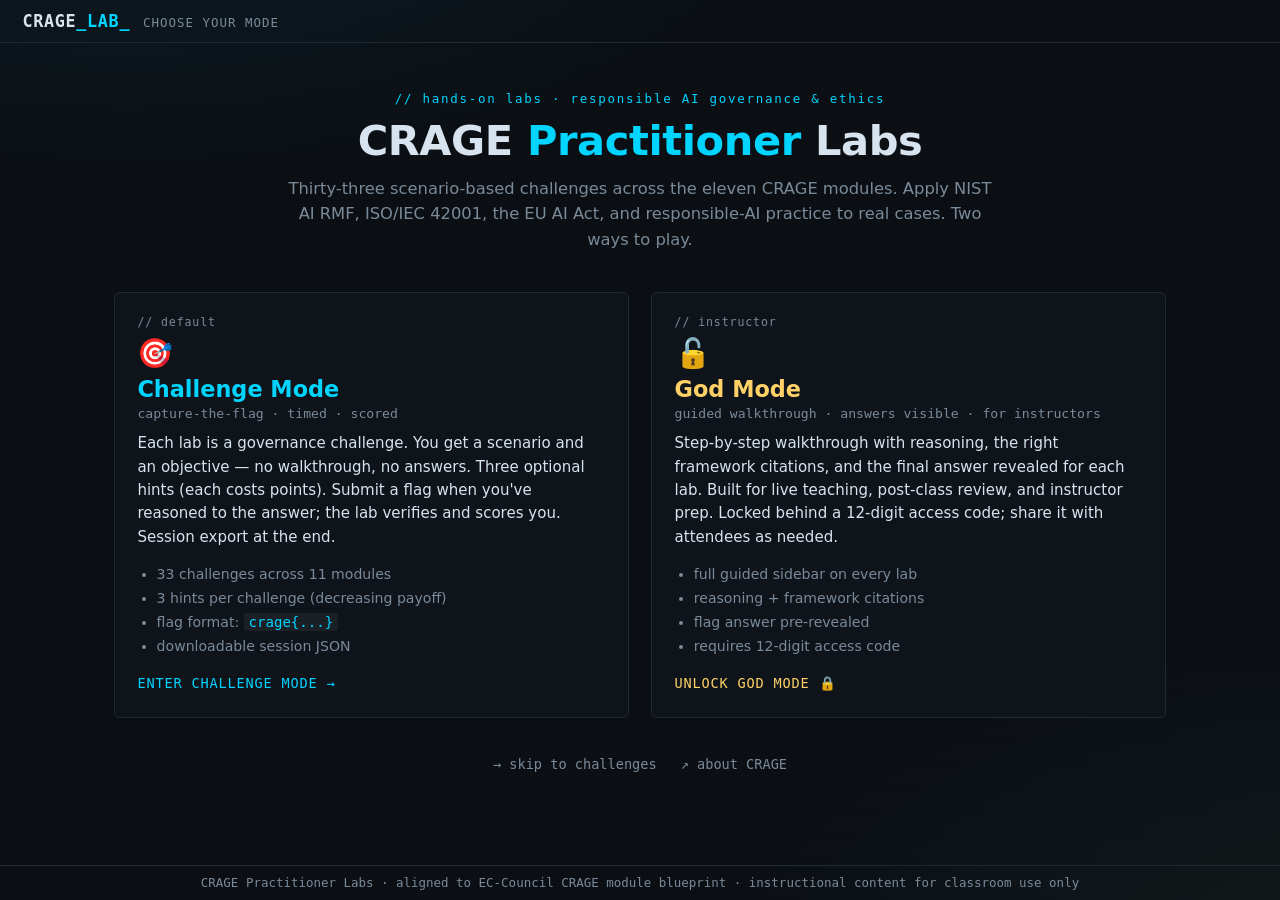
==== index.html @ 7dac8d64 "Add CRAGE practitioner labs (11 modules x 3 = 33 challenges) Static site with two modes: - Challenge" ====
<!DOCTYPE html>
<html lang="en">
<head>
  <meta charset="UTF-8">
  <meta name="viewport" content="width=device-width, initial-scale=1">
  <title>CRAGE Lab · Choose Your Mode</title>
  <link rel="stylesheet" href="styles.css">
</head>
<body class="landing-body">

  <div class="scanlines" aria-hidden="true"></div>

  <header class="deck-topbar">
    <div class="deck-brand">
      <span class="brand-logo">CRAGE<span class="brand-num">_LAB</span><span class="brand-cursor">_</span></span>
      <span class="deck-brand-tag">CHOOSE YOUR MODE</span>
    </div>
  </header>

  <main class="landing-main">

    <div class="landing-hero">
      <div class="eyebrow">// hands-on labs · responsible AI governance &amp; ethics</div>
      <h1 class="landing-title">
        CRAGE <span class="accent">Practitioner</span> Labs
      </h1>
      <p class="landing-sub">
        Thirty-three scenario-based challenges across the eleven CRAGE modules.
        Apply NIST AI RMF, ISO/IEC 42001, the EU AI Act, and responsible-AI
        practice to real cases. Two ways to play.
      </p>
    </div>

    <div class="mode-grid">

      <a class="mode-card ctf" href="app.html?mode=ctf">
        <div class="mode-tag">// default</div>
        <div class="mode-icon">🎯</div>
        <h2>Challenge Mode</h2>
        <p class="mode-tagline">capture-the-flag · timed · scored</p>
        <p class="mode-desc">
          Each lab is a governance challenge. You get a scenario and an objective &mdash;
          no walkthrough, no answers. Three optional hints (each costs points).
          Submit a flag when you've reasoned to the answer; the lab verifies and scores you.
          Session export at the end.
        </p>
        <ul class="mode-bullets">
          <li>33 challenges across 11 modules</li>
          <li>3 hints per challenge (decreasing payoff)</li>
          <li>flag format: <code>crage{...}</code></li>
          <li>downloadable session JSON</li>
        </ul>
        <div class="mode-cta">ENTER CHALLENGE MODE →</div>
      </a>

      <a class="mode-card god" href="#" id="god-mode-btn">
        <div class="mode-tag">// instructor</div>
        <div class="mode-icon">🔓</div>
        <h2>God Mode</h2>
        <p class="mode-tagline">guided walkthrough · answers visible · for instructors</p>
        <p class="mode-desc">
          Step-by-step walkthrough with reasoning, the right framework citations,
          and the final answer revealed for each lab. Built for live teaching, post-class
          review, and instructor prep. Locked behind a 12-digit access code; share it
          with attendees as needed.
        </p>
        <ul class="mode-bullets">
          <li>full guided sidebar on every lab</li>
          <li>reasoning + framework citations</li>
          <li>flag answer pre-revealed</li>
          <li>requires 12-digit access code</li>
        </ul>
        <div class="mode-cta locked">UNLOCK GOD MODE 🔒</div>
      </a>

    </div>

    <div class="landing-footer-row">
      <a class="landing-link" href="app.html?mode=ctf">→ skip to challenges</a>
      <a class="landing-link" href="https://www.eccouncil.org/ai-courses/certified-responsible-ai-governance-ethics-crage/" target="_blank" rel="noopener">↗ about CRAGE</a>
    </div>

  </main>

  <!-- God Mode access code modal -->
  <div class="auth-modal" id="auth-modal" hidden>
    <div class="auth-card">
      <div class="auth-head">
        <span class="auth-icon">🔒</span>
        <span class="auth-title">God Mode :: access code required</span>
        <button class="auth-close" id="auth-close" title="Close">×</button>
      </div>
      <div class="auth-body">
        <p>Enter the 12-digit access code to unlock the guided walkthrough mode.</p>
        <div class="auth-input-row">
          <input type="password" inputmode="numeric" maxlength="12" pattern="[0-9]{12}"
                 id="auth-input" autocomplete="off" placeholder="••••••••••••" autofocus>
          <button class="auth-submit" id="auth-submit">UNLOCK</button>
        </div>
        <div class="auth-status" id="auth-status"></div>
        <div class="auth-hint">Access code is shared by the instructor at session start.</div>
      </div>
    </div>
  </div>

  <footer class="footnote">
    CRAGE Practitioner Labs &middot; aligned to EC-Council CRAGE module blueprint &middot;
    instructional content for classroom use only
  </footer>

  <script src="auth.js"></script>
</body>
</html>
---- styles.css ----
/* CRAGE Lab — terminal/cyberpunk theme */
:root {
  --bg: #0b0f14;
  --bg-soft: #11161d;
  --panel: #0f141b;
  --panel-2: #141a23;
  --border: #1f2a36;
  --border-soft: #18222d;
  --text: #d7e3ee;
  --muted: #7a8a99;
  --accent: #00d4ff;
  --accent-2: #7dffb1;
  --accent-dim: #0094b3;
  --warn: #ffb454;
  --danger: #ff4d6d;
  --info: #6ec1ff;
  --gold: #ffd166;
  --mono: ui-monospace, "JetBrains Mono", "Fira Code", Menlo, Consolas, monospace;
  --sans: -apple-system, BlinkMacSystemFont, "Segoe UI", system-ui, sans-serif;
}

* { box-sizing: border-box; }
html, body { margin: 0; padding: 0; background: var(--bg); color: var(--text); font-family: var(--sans); min-height: 100%; }
body {
  background:
    radial-gradient(1200px 600px at 10% -20%, rgba(0,212,255,0.08), transparent 60%),
    radial-gradient(1200px 600px at 110% 110%, rgba(125,255,177,0.05), transparent 60%),
    var(--bg);
}
a { color: var(--accent); text-decoration: none; }
a:hover { color: var(--accent-2); }
code { font-family: var(--mono); }

/* scanlines for landing */
.scanlines {
  position: fixed; inset: 0; pointer-events: none; z-index: 1;
  background: repeating-linear-gradient(
    to bottom, rgba(255,255,255,0.015) 0 1px, transparent 1px 3px
  );
  mix-blend-mode: overlay;
}

/* ===== Topbar ===== */
.topbar {
  display: flex; justify-content: space-between; align-items: center;
  padding: 0.6rem 1rem; background: var(--panel);
  border-bottom: 1px solid var(--border); font-family: var(--mono);
  position: sticky; top: 0; z-index: 5;
}
.brand { display: flex; gap: 0.7rem; align-items: baseline; }
.logo { color: var(--accent); font-weight: 700; letter-spacing: 0.05em; }
.title { font-weight: 600; }
.subtitle { color: var(--muted); font-size: 0.85rem; }
.topbar nav a {
  color: var(--muted); margin: 0 0.35rem; font-size: 0.82rem;
  padding: 0.2rem 0.5rem; border-radius: 3px;
}
.topbar nav a:hover { color: var(--accent); }
.topbar nav a.active { color: var(--accent); border: 1px solid var(--border); }
.status { display: flex; align-items: center; gap: 0.7rem; font-size: 0.85rem; color: var(--muted); }
.status .badge {
  font-family: var(--mono); font-size: 0.72rem; letter-spacing: 0.06em;
  padding: 0.15rem 0.45rem; border-radius: 3px; border: 1px solid var(--border);
}
.status .badge.ctf { color: var(--accent); border-color: rgba(0,212,255,0.4); }
.status .badge.god { color: var(--gold); border-color: rgba(255,209,102,0.4); }
.dot {
  width: 8px; height: 8px; border-radius: 50%;
  background: var(--accent); box-shadow: 0 0 8px var(--accent);
  animation: pulse 2s infinite;
}
@keyframes pulse { 50% { opacity: 0.4; } }

.ghost-btn {
  background: transparent; border: 1px solid var(--border); color: var(--text);
  font-family: var(--mono); font-size: 0.8rem; padding: 0.35rem 0.7rem;
  cursor: pointer; letter-spacing: 0.05em; transition: all 0.15s ease;
  border-radius: 3px;
}
.ghost-btn:hover { border-color: var(--accent); color: var(--accent); }
.ghost-btn.small { padding: 0.25rem 0.55rem; font-size: 0.75rem; }
.ghost-btn.gold:hover { border-color: var(--gold); color: var(--gold); }

/* ===== Landing page ===== */
.landing-body {
  display: flex; flex-direction: column; min-height: 100vh;
  font-family: var(--sans);
}
.deck-topbar {
  padding: 0.7rem 1.4rem; display: flex; justify-content: space-between; align-items: center;
  border-bottom: 1px solid var(--border); position: relative; z-index: 2;
}
.deck-brand { display: flex; gap: 0.8rem; align-items: baseline; font-family: var(--mono); }
.brand-logo {
  font-weight: 800; letter-spacing: 0.04em; color: var(--text); font-size: 1.05rem;
}
.brand-num { color: var(--accent); }
.brand-cursor { color: var(--accent); animation: blink 1s steps(1) infinite; }
@keyframes blink { 50% { opacity: 0; } }
.deck-brand-tag { color: var(--muted); font-size: 0.78rem; letter-spacing: 0.08em; }

.landing-main {
  flex: 1; max-width: 1100px; margin: 0 auto; padding: 3rem 1.5rem 2rem;
  position: relative; z-index: 2;
}
.landing-hero { text-align: center; margin-bottom: 2.5rem; }
.eyebrow {
  font-family: var(--mono); font-size: 0.78rem; color: var(--accent);
  letter-spacing: 0.14em; margin-bottom: 0.6rem;
}
.landing-title {
  font-size: 2.6rem; margin: 0 0 0.7rem 0; letter-spacing: -0.01em;
  font-weight: 800;
}
.landing-title .accent { color: var(--accent); }
.landing-sub {
  color: var(--muted); font-size: 1.02rem; max-width: 720px; margin: 0 auto;
  line-height: 1.55;
}

.mode-grid {
  display: grid; grid-template-columns: 1fr 1fr; gap: 1.4rem;
  margin-top: 2rem;
}
@media (max-width: 760px) { .mode-grid { grid-template-columns: 1fr; } }

.mode-card {
  display: block; padding: 1.4rem 1.4rem 1.6rem;
  background: var(--panel); border: 1px solid var(--border); border-radius: 6px;
  color: var(--text); transition: all 0.18s ease; position: relative;
}
.mode-card:hover { border-color: var(--accent); transform: translateY(-2px); }
.mode-card.god:hover { border-color: var(--gold); }
.mode-tag {
  font-family: var(--mono); font-size: 0.72rem; color: var(--muted);
  letter-spacing: 0.08em; margin-bottom: 0.4rem;
}
.mode-icon { font-size: 1.8rem; margin-bottom: 0.4rem; }
.mode-card h2 {
  margin: 0 0 0.25rem 0; font-size: 1.4rem;
}
.mode-card.ctf h2 { color: var(--accent); }
.mode-card.god h2 { color: var(--gold); }
.mode-tagline {
  color: var(--muted); font-family: var(--mono); font-size: 0.82rem;
  margin: 0 0 0.7rem 0;
}
.mode-desc { color: var(--text); line-height: 1.55; font-size: 0.94rem; margin: 0 0 0.9rem; }
.mode-bullets {
  margin: 0 0 1rem 0; padding-left: 1.2rem; color: var(--muted); font-size: 0.88rem;
  line-height: 1.7;
}
.mode-bullets code {
  background: rgba(255,255,255,0.05); padding: 0.05rem 0.3rem;
  border-radius: 3px; color: var(--accent);
}
.mode-cta {
  font-family: var(--mono); font-size: 0.85rem; color: var(--accent);
  letter-spacing: 0.06em;
}
.mode-card.god .mode-cta { color: var(--gold); }
.mode-cta.locked { color: var(--muted); }

.landing-footer-row {
  margin-top: 2.4rem; display: flex; gap: 1.5rem; justify-content: center;
  flex-wrap: wrap;
}
.landing-link {
  color: var(--muted); font-family: var(--mono); font-size: 0.85rem;
}
.landing-link:hover { color: var(--accent); }

/* ===== Auth modal ===== */
.auth-modal {
  position: fixed; inset: 0; background: rgba(0,0,0,0.7);
  display: flex; align-items: center; justify-content: center; z-index: 50;
  backdrop-filter: blur(2px);
}
.auth-modal[hidden] { display: none; }
.auth-card {
  background: var(--panel); border: 1px solid var(--gold);
  border-radius: 6px; width: min(440px, 92vw);
  box-shadow: 0 0 30px rgba(255,209,102,0.15);
}
.auth-head {
  display: flex; align-items: center; gap: 0.6rem;
  padding: 0.7rem 1rem; border-bottom: 1px solid var(--border);
  font-family: var(--mono); font-size: 0.85rem; color: var(--gold);
}
.auth-icon { font-size: 1rem; }
.auth-title { flex: 1; letter-spacing: 0.04em; }
.auth-close {
  background: transparent; border: none; color: var(--muted);
  cursor: pointer; font-size: 1.2rem;
}
.auth-close:hover { color: var(--text); }
.auth-body { padding: 1rem; }
.auth-body p { margin: 0 0 0.7rem 0; color: var(--muted); font-size: 0.9rem; }
.auth-input-row { display: flex; gap: 0.5rem; }
.auth-input-row input {
  flex: 1; background: var(--bg); border: 1px solid var(--border);
  color: var(--text); padding: 0.5rem 0.7rem; border-radius: 3px;
  font-family: var(--mono); font-size: 1rem; letter-spacing: 0.2em;
}
.auth-input-row input:focus { outline: none; border-color: var(--gold); }
.auth-submit {
  background: var(--gold); border: none; color: #000;
  font-family: var(--mono); font-weight: 700; padding: 0 1rem;
  cursor: pointer; border-radius: 3px; letter-spacing: 0.05em;
}
.auth-submit:disabled { opacity: 0.5; cursor: not-allowed; }
.auth-status { margin-top: 0.6rem; font-family: var(--mono); font-size: 0.82rem; min-height: 1.1em; }
.auth-status.warn { color: var(--warn); }
.auth-status.info { color: var(--info); }
.auth-status.ok { color: var(--accent-2); }
.auth-status.danger { color: var(--danger); }
.auth-hint {
  margin-top: 0.6rem; color: var(--muted); font-size: 0.78rem;
  font-family: var(--mono);
}

/* ===== Hub (app.html) ===== */
.hub-main {
  max-width: 1200px; margin: 0 auto; padding: 1.6rem 1.4rem 3rem;
}
.hub-intro {
  display: flex; justify-content: space-between; align-items: flex-start;
  gap: 1.2rem; flex-wrap: wrap; margin-bottom: 1.5rem;
}
.hub-intro h1 {
  margin: 0 0 0.4rem 0; font-size: 1.7rem; letter-spacing: -0.005em;
}
.hub-intro p { color: var(--muted); margin: 0; max-width: 760px; line-height: 1.5; }
.hub-scorebar {
  background: var(--panel); border: 1px solid var(--border); border-radius: 4px;
  padding: 0.7rem 1rem; font-family: var(--mono); font-size: 0.85rem;
  display: flex; gap: 1.4rem; flex-wrap: wrap;
}
.hub-scorebar .label { color: var(--muted); }
.hub-scorebar .value { color: var(--accent); font-weight: 700; margin-left: 0.3rem; }

.module-block {
  margin-top: 1.8rem; background: var(--panel-2); border: 1px solid var(--border);
  border-radius: 6px; padding: 1rem 1.2rem 1.2rem;
}
.module-head {
  display: flex; align-items: baseline; gap: 0.7rem; margin-bottom: 0.4rem;
}
.module-num {
  font-family: var(--mono); color: var(--accent); font-size: 0.85rem;
  letter-spacing: 0.06em;
}
.module-head h2 { margin: 0; font-size: 1.15rem; }
.module-block > p {
  color: var(--muted); font-size: 0.9rem; margin: 0 0 0.9rem 0; line-height: 1.5;
}

.lab-grid { display: grid; grid-template-columns: repeat(3, 1fr); gap: 0.9rem; }
@media (max-width: 900px) { .lab-grid { grid-template-columns: 1fr; } }

.lab-card {
  display: block; padding: 0.9rem; background: var(--panel);
  border: 1px solid var(--border); border-radius: 4px; color: var(--text);
  transition: all 0.15s ease; position: relative;
}
.lab-card:hover { border-color: var(--accent); transform: translateY(-1px); }
.lab-card .lab-id {
  font-family: var(--mono); font-size: 0.72rem; color: var(--accent);
  letter-spacing: 0.08em;
}
.lab-card h3 { margin: 0.25rem 0 0.4rem 0; font-size: 0.98rem; }
.lab-card .lab-blurb { color: var(--muted); font-size: 0.85rem; line-height: 1.45; margin: 0; }
.lab-card .lab-meta {
  margin-top: 0.7rem; display: flex; gap: 0.5rem; align-items: center;
  font-family: var(--mono); font-size: 0.72rem; color: var(--muted);
}
.lab-card .check {
  margin-left: auto; color: var(--accent-2); font-weight: 700;
}
.lab-card.solved { border-color: rgba(125,255,177,0.4); }

/* ===== Lab page ===== */
.lab-main {
  display: grid; grid-template-columns: 320px 1fr; gap: 0;
  min-height: calc(100vh - 52px);
}
@media (max-width: 900px) { .lab-main { grid-template-columns: 1fr; } }

.guide {
  background: var(--panel); border-right: 1px solid var(--border);
  padding: 1rem 1.1rem 2rem; overflow-y: auto;
}
.guide h2 {
  font-family: var(--mono); font-size: 0.95rem; color: var(--accent);
  margin: 0 0 0.8rem 0; letter-spacing: 0.06em;
}
.guide.god h2 { color: var(--gold); }

/* Mission sidebar (CTF) */
.mission-tag {
  font-family: var(--mono); font-size: 0.72rem; color: var(--muted);
  letter-spacing: 0.06em; margin-bottom: 0.3rem;
}
.mission-objective {
  background: var(--panel-2); border-left: 2px solid var(--accent);
  padding: 0.6rem 0.8rem; border-radius: 0 4px 4px 0; margin-bottom: 1rem;
}
.mission-objective p { margin: 0; font-size: 0.92rem; line-height: 1.5; }

.mission-hints { margin-bottom: 1rem; }
.mission-hint {
  margin-bottom: 0.5rem; background: var(--panel-2); border: 1px solid var(--border);
  border-radius: 3px;
}
.hint-reveal-btn {
  width: 100%; background: transparent; border: none; color: var(--text);
  text-align: left; padding: 0.5rem 0.7rem; cursor: pointer;
  font-family: var(--mono); font-size: 0.82rem;
}
.hint-reveal-btn:hover { color: var(--accent); }
.hint-cost { color: var(--warn); }
.hint-body {
  padding: 0 0.7rem 0.6rem; font-size: 0.85rem; line-height: 1.5;
  color: var(--muted); border-top: 1px dashed var(--border-soft);
  padding-top: 0.5rem;
}

.mission-flag .flag-input-row { display: flex; gap: 0.5rem; }
.flag-input {
  flex: 1; background: var(--bg); border: 1px solid var(--border);
  color: var(--text); padding: 0.45rem 0.6rem; border-radius: 3px;
  font-family: var(--mono); font-size: 0.88rem;
}
.flag-input:focus { outline: none; border-color: var(--accent); }
.flag-submit {
  background: var(--accent); color: #000; border: none;
  padding: 0 0.9rem; cursor: pointer; border-radius: 3px;
  font-family: var(--mono); font-weight: 700; letter-spacing: 0.04em;
}
.flag-submit:hover { background: var(--accent-2); }
.flag-status { margin-top: 0.5rem; font-family: var(--mono); font-size: 0.82rem; min-height: 1em; }
.flag-status.ok { color: var(--accent-2); }
.flag-status.warn { color: var(--warn); }
.flag-status.danger { color: var(--danger); }

.mission-score {
  margin-top: 0.8rem; padding: 0.5rem 0.7rem; background: var(--panel-2);
  border: 1px dashed var(--border); border-radius: 3px;
  font-family: var(--mono); font-size: 0.78rem; color: var(--muted);
}
.mission-score .ok { color: var(--accent-2); }

.mission-foot, .guide-foot {
  margin-top: 1rem; padding-top: 0.8rem; border-top: 1px dashed var(--border);
  font-family: var(--mono); font-size: 0.78rem;
}
.mission-link { color: var(--muted); }
.mission-link:hover { color: var(--accent); }

/* God walkthrough */
.steps { list-style: none; padding: 0; margin: 0; }
.steps li {
  border-left: 2px solid var(--border);
  padding: 0.7rem 0.8rem; margin-bottom: 0.6rem;
  border-radius: 0 4px 4px 0; background: var(--panel-2);
}
.steps li.god-step { border-left-color: var(--gold); }
.step-head {
  display: flex; gap: 0.5rem; align-items: baseline;
  font-family: var(--mono); font-size: 0.85rem;
}
.num { color: var(--gold); font-weight: 700; min-width: 1.6rem; }
.label { color: var(--text); font-weight: 600; }
.steps p { margin: 0.35rem 0; font-size: 0.85rem; color: var(--muted); line-height: 1.55; }
.say {
  margin: 0.45rem 0; padding: 0.45rem 0.6rem;
  border-left: 2px solid rgba(255,209,102,0.4);
  background: linear-gradient(90deg, rgba(255,209,102,0.05), transparent 70%);
  font-size: 0.82rem; line-height: 1.55; color: #d3c8a8;
  font-style: italic; border-radius: 0 3px 3px 0;
}
.say strong { color: var(--gold); font-style: normal; }
.god-answer {
  margin: 0.5rem 0; padding: 0.55rem 0.7rem;
  background: rgba(125,255,177,0.06); border: 1px solid rgba(125,255,177,0.25);
  border-radius: 3px; font-family: var(--mono); font-size: 0.82rem;
  color: var(--accent-2);
}
.god-answer .lbl { color: var(--muted); margin-right: 0.4rem; }

/* ===== Lab content area ===== */
.lab-content {
  padding: 1.4rem 1.8rem 3rem; overflow-y: auto;
  background: var(--bg);
  max-width: 1000px;
}
.lab-content h1 {
  margin: 0 0 0.3rem 0; font-size: 1.5rem;
}
.lab-content .lab-sub {
  color: var(--muted); font-family: var(--mono); font-size: 0.85rem;
  letter-spacing: 0.04em; margin-bottom: 1.4rem;
}

.scenario, .artifact, .challenge {
  margin-bottom: 1.3rem; background: var(--panel);
  border: 1px solid var(--border); border-radius: 6px; padding: 1rem 1.2rem;
}
.scenario h3, .artifact h3, .challenge h3 {
  margin: 0 0 0.6rem 0; font-family: var(--mono); font-size: 0.85rem;
  color: var(--accent); letter-spacing: 0.07em; text-transform: uppercase;
}
.challenge h3 { color: var(--warn); }
.lab-content p { line-height: 1.6; margin: 0.5rem 0; }
.lab-content ul, .lab-content ol { line-height: 1.65; padding-left: 1.4rem; }
.lab-content li { margin-bottom: 0.25rem; }
.lab-content table {
  width: 100%; border-collapse: collapse; margin: 0.6rem 0;
  font-size: 0.9rem;
}
.lab-content th, .lab-content td {
  border: 1px solid var(--border); padding: 0.4rem 0.6rem; text-align: left;
}
.lab-content th { background: var(--panel-2); color: var(--accent); font-family: var(--mono); }
.lab-content blockquote {
  margin: 0.6rem 0; padding: 0.5rem 0.8rem;
  border-left: 2px solid var(--border-soft); color: var(--muted);
  font-style: italic;
}
.lab-content code {
  background: rgba(255,255,255,0.05); padding: 0.05rem 0.35rem;
  border-radius: 3px; color: var(--accent); font-size: 0.88em;
}
.lab-content pre {
  background: #06090d; border: 1px solid var(--border);
  border-radius: 4px; padding: 0.7rem 0.9rem; overflow-x: auto;
  font-size: 0.85rem; line-height: 1.5;
}
.lab-content pre code { background: transparent; padding: 0; color: var(--text); }
.flag-format {
  font-family: var(--mono); font-size: 0.85rem; color: var(--accent-2);
  background: rgba(125,255,177,0.05); padding: 0.4rem 0.6rem;
  border-left: 2px solid rgba(125,255,177,0.4); border-radius: 0 3px 3px 0;
  margin-top: 0.6rem;
}

.artifact details { margin-top: 0.4rem; }
.artifact summary {
  cursor: pointer; color: var(--accent); font-family: var(--mono);
  font-size: 0.85rem; padding: 0.3rem 0;
}
.artifact summary:hover { color: var(--accent-2); }

/* footnote */
.footnote {
  border-top: 1px solid var(--border); padding: 0.6rem 1rem;
  font-size: 0.78rem; color: var(--muted); text-align: center;
  font-family: var(--mono);
}
.footnote .credit-link {
  color: var(--accent); text-decoration: none;
  border-bottom: 1px dotted rgba(0,212,255,0.4);
}
.footnote .credit-link:hover { color: var(--accent-2); }

/* Celebration overlay */
.celebrate {
  position: fixed; inset: 0; background: rgba(0,0,0,0.85);
  display: flex; align-items: center; justify-content: center;
  z-index: 100; backdrop-filter: blur(4px);
}
.celebrate[hidden] { display: none; }
.celebrate-card {
  background: var(--panel); border: 1px solid var(--accent);
  border-radius: 8px; padding: 2rem; max-width: 520px; text-align: center;
  box-shadow: 0 0 40px rgba(0,212,255,0.25);
}
.celebrate-card h2 { color: var(--accent); margin: 0 0 0.7rem 0; }
.celebrate-card p { color: var(--muted); }
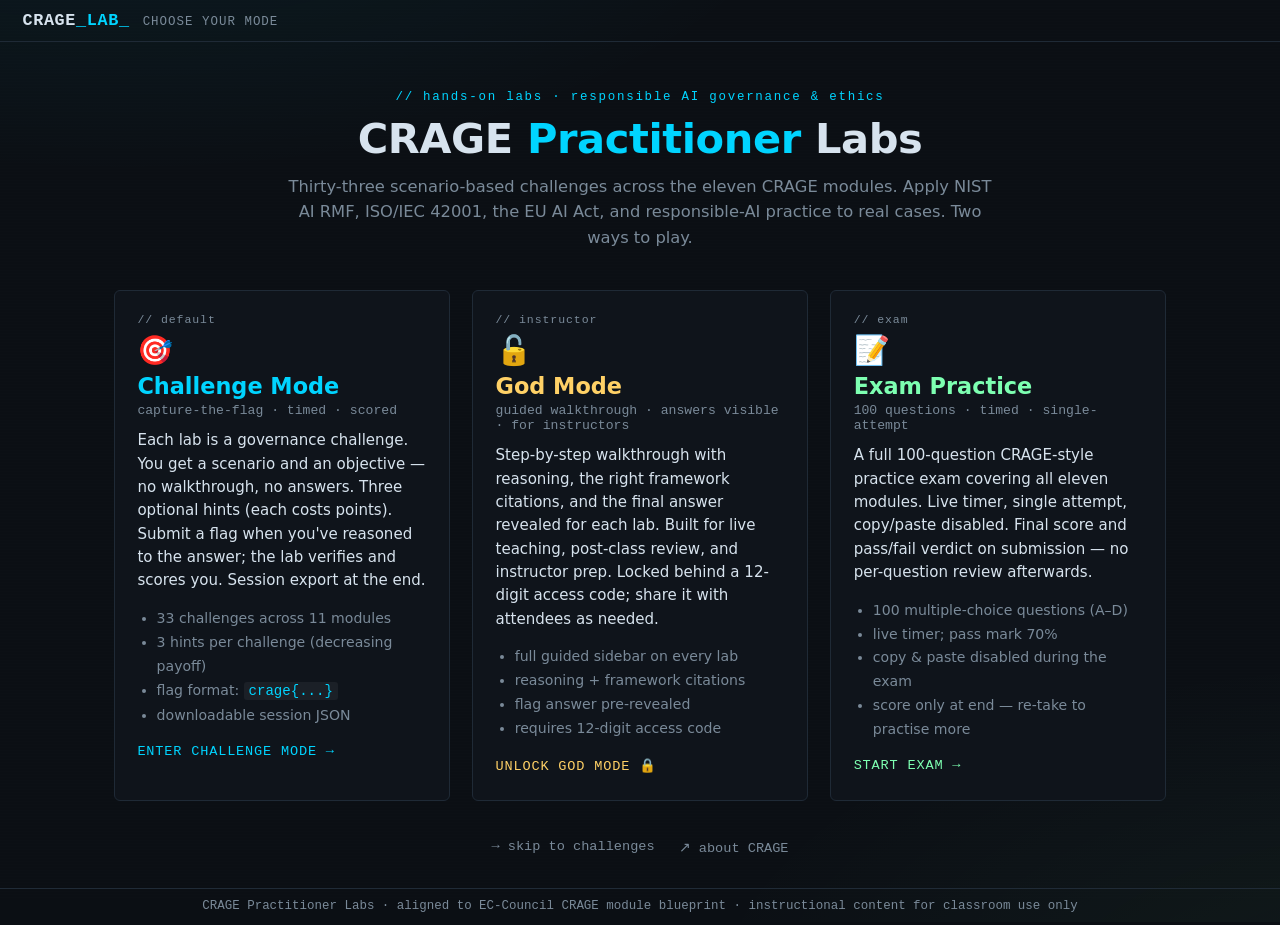
==== commit 6b4fa853: "Add 100-question practice exam (timed, anti-copy, score-only) Landing page now offers three modes: C" ====
--- a/index.html
+++ b/index.html
@@ -31,7 +31,7 @@
       </p>
     </div>
 
-    <div class="mode-grid">
+    <div class="mode-grid three">
 
       <a class="mode-card ctf" href="app.html?mode=ctf">
         <div class="mode-tag">// default</div>
@@ -73,6 +73,25 @@
         <div class="mode-cta locked">UNLOCK GOD MODE 🔒</div>
       </a>
 
+      <a class="mode-card exam" href="exam.html">
+        <div class="mode-tag">// exam</div>
+        <div class="mode-icon">📝</div>
+        <h2>Exam Practice</h2>
+        <p class="mode-tagline">100 questions &middot; timed &middot; single-attempt</p>
+        <p class="mode-desc">
+          A full 100-question CRAGE-style practice exam covering all eleven modules.
+          Live timer, single attempt, copy/paste disabled. Final score and pass/fail
+          verdict on submission &mdash; no per-question review afterwards.
+        </p>
+        <ul class="mode-bullets">
+          <li>100 multiple-choice questions (A&ndash;D)</li>
+          <li>live timer; pass mark 70%</li>
+          <li>copy &amp; paste disabled during the exam</li>
+          <li>score only at end &mdash; re-take to practise more</li>
+        </ul>
+        <div class="mode-cta">START EXAM &rarr;</div>
+      </a>
+
     </div>
 
     <div class="landing-footer-row">
--- a/styles.css
+++ b/styles.css
@@ -477,3 +477,403 @@
 }
 .celebrate-card h2 { color: var(--accent); margin: 0 0 0.7rem 0; }
 .celebrate-card p { color: var(--muted); }
+
+/* ===== Lab card type tags + sectioning ===== */
+.module-section-title {
+  font-family: var(--mono); font-size: 0.78rem; color: var(--muted);
+  letter-spacing: 0.08em; margin: 1rem 0 0.5rem 0;
+}
+.module-section-title.handson { color: var(--accent-2); }
+.lab-card .lab-type {
+  font-family: var(--mono); font-size: 0.68rem; color: var(--muted);
+  letter-spacing: 0.08em; padding: 0.1rem 0.35rem;
+  border: 1px solid var(--border); border-radius: 3px; margin-left: 0.4rem;
+}
+.lab-card .lab-type.handson { color: var(--accent-2); border-color: rgba(125,255,177,0.3); }
+.lab-card .lab-type.primer { color: var(--info); border-color: rgba(110,193,255,0.3); }
+
+/* ===== Interactive widget host ===== */
+.interactive {
+  margin-top: 0; background: var(--panel);
+  border: 1px solid var(--border); border-radius: 6px; padding: 1rem 1.2rem;
+  margin-bottom: 1.3rem;
+}
+.interactive h3 {
+  margin: 0 0 0.7rem 0; font-family: var(--mono); font-size: 0.85rem;
+  color: var(--accent-2); letter-spacing: 0.07em; text-transform: uppercase;
+}
+.widget-prompt {
+  font-size: 0.95rem; line-height: 1.55; margin: 0 0 0.9rem 0; color: var(--text);
+}
+.widget-actions {
+  display: flex; gap: 0.6rem; margin-top: 0.9rem;
+}
+.widget-actions .ghost-btn.check {
+  border-color: rgba(125,255,177,0.4); color: var(--accent-2);
+}
+.widget-actions .ghost-btn.check:hover {
+  border-color: var(--accent-2); color: #000; background: var(--accent-2);
+}
+.widget-status {
+  margin-top: 0.7rem; font-family: var(--mono); font-size: 0.85rem;
+  min-height: 1em;
+}
+.widget-status.warn { color: var(--warn); }
+.widget-status.danger { color: var(--danger); }
+.widget-status.ok { color: var(--accent-2); }
+.god-banner {
+  margin-bottom: 0.7rem; padding: 0.4rem 0.6rem;
+  background: rgba(255,209,102,0.08); border-left: 2px solid var(--gold);
+  font-family: var(--mono); font-size: 0.8rem; color: var(--gold); border-radius: 0 3px 3px 0;
+}
+
+/* === classify === */
+.classify {
+  display: grid; grid-template-columns: 1fr 1.2fr; gap: 0.9rem;
+}
+@media (max-width: 760px) { .classify { grid-template-columns: 1fr; } }
+.classify-pool, .classify-bucket {
+  background: var(--panel-2); border: 1px solid var(--border);
+  border-radius: 4px; padding: 0.6rem 0.7rem; min-height: 80px;
+}
+.classify-pool-head, .classify-bucket-head {
+  font-family: var(--mono); font-size: 0.75rem; color: var(--muted);
+  letter-spacing: 0.05em; margin-bottom: 0.5rem;
+}
+.classify-bucket-head { color: var(--accent); }
+.classify-bucket { transition: background 0.15s; cursor: pointer; }
+.classify-bucket:hover { background: rgba(0,212,255,0.04); }
+.classify-buckets {
+  display: grid; grid-template-columns: 1fr 1fr; gap: 0.6rem; align-content: start;
+}
+@media (max-width: 600px) { .classify-buckets { grid-template-columns: 1fr; } }
+.classify-items, .classify-bucket-body {
+  display: flex; flex-wrap: wrap; gap: 0.4rem; min-height: 40px;
+}
+.classify-chip {
+  background: var(--bg); border: 1px solid var(--border);
+  color: var(--text); padding: 0.35rem 0.6rem; border-radius: 16px;
+  font-size: 0.85rem; cursor: pointer; transition: all 0.12s;
+}
+.classify-chip:hover { border-color: var(--accent); }
+.classify-chip.selected {
+  border-color: var(--accent); background: rgba(0,212,255,0.1);
+  box-shadow: 0 0 6px rgba(0,212,255,0.2);
+}
+.classify-chip.placed { border-color: var(--accent-2); background: rgba(125,255,177,0.06); }
+
+/* === sortable === */
+.sortable { list-style: none; padding: 0; margin: 0; }
+.sortable-row {
+  display: flex; align-items: center; gap: 0.6rem;
+  padding: 0.5rem 0.7rem; background: var(--panel-2);
+  border: 1px solid var(--border); border-radius: 4px; margin-bottom: 0.4rem;
+}
+.sortable-rank {
+  font-family: var(--mono); color: var(--accent); font-weight: 700;
+  width: 1.6rem; text-align: center;
+}
+.sortable-text { flex: 1; font-size: 0.92rem; }
+.sortable-ctrls { display: flex; gap: 0.3rem; }
+.sortable-ctrls .ghost-btn { padding: 0.15rem 0.4rem; }
+
+/* === checklist === */
+.checklist { display: flex; flex-direction: column; gap: 0.35rem; }
+.checklist-row {
+  display: flex; align-items: flex-start; gap: 0.6rem;
+  padding: 0.45rem 0.6rem; background: var(--panel-2);
+  border: 1px solid var(--border); border-radius: 3px;
+  cursor: pointer; transition: all 0.12s;
+  font-size: 0.9rem; line-height: 1.45;
+}
+.checklist-row:hover { border-color: var(--accent); }
+.checklist-row.selected { background: rgba(0,212,255,0.05); border-color: rgba(0,212,255,0.4); }
+.checklist-row input { margin-top: 0.2rem; cursor: pointer; }
+
+/* === decision tree === */
+.dtree-tag {
+  font-family: var(--mono); font-size: 0.72rem; color: var(--muted);
+  letter-spacing: 0.06em; margin-bottom: 0.3rem;
+}
+.dtree-q {
+  background: var(--panel-2); border: 1px solid var(--border);
+  border-radius: 4px; padding: 0.7rem 0.9rem;
+}
+.dtree-q p { margin: 0 0 0.7rem 0; line-height: 1.55; }
+.dtree-opts { display: flex; flex-wrap: wrap; gap: 0.5rem; }
+.dtree-opt {
+  background: var(--bg); border: 1px solid var(--border);
+  color: var(--text); padding: 0.45rem 0.8rem; border-radius: 3px;
+  cursor: pointer; font-family: var(--mono); font-size: 0.85rem;
+  transition: all 0.12s;
+}
+.dtree-opt:hover { border-color: var(--accent); color: var(--accent); }
+.dtree-path {
+  list-style: none; padding: 0; margin: 0 0 0.7rem 0;
+  font-family: var(--mono); font-size: 0.78rem; color: var(--muted);
+}
+.dtree-path li { padding: 0.15rem 0; }
+.dtree-path li strong { color: var(--accent); }
+.dtree-q-mini { color: var(--muted); }
+.dtree-terminal {
+  background: var(--panel-2); border: 1px solid var(--border);
+  border-left-width: 3px; border-radius: 0 4px 4px 0;
+  padding: 0.7rem 0.9rem;
+}
+.dtree-terminal.ok { border-left-color: var(--accent-2); }
+.dtree-terminal.danger { border-left-color: var(--danger); }
+.dtree-result {
+  font-family: var(--mono); font-size: 1.05rem; font-weight: 700;
+  letter-spacing: 0.04em;
+}
+.dtree-terminal.ok .dtree-result { color: var(--accent-2); }
+.dtree-terminal.danger .dtree-result { color: var(--danger); }
+
+/* === sliders === */
+.sliders { display: flex; flex-direction: column; gap: 0.7rem; }
+.slider-row {
+  display: grid; grid-template-columns: 1fr 2fr 5rem; gap: 0.7rem;
+  align-items: center;
+}
+.slider-row label { font-size: 0.9rem; color: var(--text); }
+.slider-row input[type="range"] {
+  width: 100%; accent-color: var(--accent);
+}
+.slider-val {
+  font-family: var(--mono); font-size: 0.9rem; color: var(--accent); text-align: right;
+}
+.slider-readout {
+  margin-top: 0.8rem; padding: 0.6rem 0.8rem;
+  background: var(--bg); border: 1px dashed var(--border); border-radius: 3px;
+  font-family: var(--mono); font-size: 0.92rem; color: var(--accent-2);
+}
+
+/* === annotator === */
+.annotator-passage {
+  background: var(--panel-2); border: 1px solid var(--border);
+  border-radius: 4px; padding: 0.9rem 1.1rem; line-height: 1.7;
+  font-size: 0.95rem; white-space: pre-wrap;
+}
+.anno-span {
+  background: rgba(255,255,255,0.04); border: 1px dashed var(--border);
+  color: var(--text); padding: 0.05rem 0.35rem; border-radius: 3px;
+  cursor: pointer; font: inherit; transition: all 0.12s;
+}
+.anno-span:hover { border-color: var(--accent); color: var(--accent); }
+.anno-span.selected {
+  background: rgba(255,209,102,0.18); border-color: var(--gold); color: var(--gold);
+  border-style: solid;
+}
+
+/* === policy builder === */
+.policy { display: flex; flex-direction: column; gap: 0.8rem; }
+.policy-row {
+  display: flex; flex-direction: column; gap: 0.3rem;
+  padding: 0.5rem 0.6rem; background: var(--panel-2);
+  border: 1px solid var(--border); border-radius: 3px;
+}
+.policy-row label { font-family: var(--mono); font-size: 0.82rem; color: var(--accent); }
+.policy-row select, .policy-row input[type="text"] {
+  background: var(--bg); border: 1px solid var(--border);
+  color: var(--text); padding: 0.4rem 0.6rem; border-radius: 3px;
+  font-family: var(--mono); font-size: 0.88rem;
+}
+.policy-row select:focus, .policy-row input:focus { outline: none; border-color: var(--accent); }
+.policy-multi { display: flex; flex-wrap: wrap; gap: 0.4rem; }
+.policy-multi-opt {
+  display: inline-flex; align-items: center; gap: 0.4rem;
+  padding: 0.25rem 0.55rem; border: 1px solid var(--border); border-radius: 3px;
+  font-size: 0.85rem; cursor: pointer;
+}
+.policy-multi-opt:hover { border-color: var(--accent); }
+.policy-hint { font-family: var(--mono); font-size: 0.75rem; color: var(--muted); }
+
+/* === lab terminal widget === */
+.lab-terminal {
+  background: #06090d; border: 1px solid var(--border); border-radius: 4px;
+  margin: 0.4rem 0;
+}
+.lab-term-head {
+  background: var(--panel); border-bottom: 1px solid var(--border);
+  padding: 0.4rem 0.6rem; display: flex; align-items: center; gap: 0.6rem;
+  font-family: var(--mono); font-size: 0.78rem; color: var(--muted);
+}
+.lab-term-head .dotsbar { display: inline-flex; gap: 0.3rem; }
+.lab-term-head .dotsbar i {
+  width: 10px; height: 10px; border-radius: 50%; background: #333;
+}
+.lab-term-head .dotsbar i:nth-child(1) { background: #ff5f56; }
+.lab-term-head .dotsbar i:nth-child(2) { background: #ffbd2e; }
+.lab-term-head .dotsbar i:nth-child(3) { background: #27c93f; }
+.lab-term-body {
+  font-family: var(--mono); font-size: 0.85rem; color: var(--text);
+  padding: 0.6rem 0.8rem; max-height: 300px; overflow-y: auto;
+  white-space: pre-wrap; word-break: break-word;
+}
+.lab-term-line { padding: 0.04rem 0; }
+.lab-term-line.cmd { color: var(--text); }
+.lab-term-line.banner { color: var(--info); margin-bottom: 0.3rem; }
+.lab-term-line.warn { color: var(--warn); }
+.lab-term-line.danger { color: var(--danger); }
+.lab-term-line.ok { color: var(--accent-2); }
+.lab-term-prompt-line { color: var(--accent); }
+.lab-term-input-row {
+  display: flex; padding: 0.3rem 0.6rem 0.6rem 0.6rem; gap: 0.3rem;
+  border-top: 1px solid var(--border-soft); background: #06090d;
+}
+.lab-term-prompt {
+  font-family: var(--mono); font-size: 0.85rem; color: var(--accent);
+}
+.lab-term-input-row input {
+  flex: 1; background: transparent; border: none; color: var(--text);
+  font-family: var(--mono); font-size: 0.85rem; outline: none;
+}
+.terminal-hint {
+  margin-top: 0.5rem; padding: 0.45rem 0.6rem;
+  background: rgba(110,193,255,0.06); border-left: 2px solid var(--info);
+  font-family: var(--mono); font-size: 0.82rem; color: var(--info);
+  border-radius: 0 3px 3px 0;
+}
+
+/* ===== Landing 3-card grid ===== */
+.mode-grid.three { grid-template-columns: repeat(3, 1fr); }
+@media (max-width: 980px) { .mode-grid.three { grid-template-columns: 1fr; } }
+
+.mode-card.exam:hover { border-color: var(--accent-2); }
+.mode-card.exam h2 { color: var(--accent-2); }
+.mode-card.exam .mode-cta { color: var(--accent-2); }
+
+/* ===== Exam page ===== */
+.exam-body { overflow: auto; }
+.exam-body.no-select, .exam-body.no-select * {
+  -webkit-user-select: none; -moz-user-select: none; -ms-user-select: none; user-select: none;
+}
+.exam-body.no-select { cursor: default; }
+
+.exam-timer {
+  font-family: var(--mono); font-size: 0.95rem; color: var(--gold);
+  padding: 0.2rem 0.6rem; border: 1px solid rgba(255,209,102,0.4); border-radius: 3px;
+  letter-spacing: 0.06em; min-width: 5.4rem; text-align: center;
+}
+.exam-progress {
+  font-family: var(--mono); font-size: 0.82rem; color: var(--muted);
+  letter-spacing: 0.04em;
+}
+
+.exam-main {
+  max-width: 880px; margin: 0 auto; padding: 1.6rem 1.4rem 3rem;
+}
+.exam-card {
+  background: var(--panel); border: 1px solid var(--border);
+  border-radius: 6px; padding: 1.5rem 1.7rem;
+}
+.exam-card h1 { margin: 0 0 0.5rem 0; font-size: 1.5rem; }
+.exam-card p { line-height: 1.6; color: var(--text); }
+.exam-rules {
+  margin: 0.6rem 0 1.2rem 0; padding-left: 1.2rem;
+  color: var(--muted); line-height: 1.7;
+}
+.exam-rules strong { color: var(--text); }
+.exam-actions {
+  display: flex; gap: 0.6rem; margin-top: 1.2rem;
+}
+.exam-actions .ghost-btn.check {
+  border-color: rgba(125,255,177,0.5); color: var(--accent-2);
+}
+.exam-actions .ghost-btn.check:hover { background: var(--accent-2); color: #000; border-color: var(--accent-2); }
+.exam-actions .ghost-btn.submit {
+  border-color: var(--gold); color: var(--gold);
+}
+.exam-actions .ghost-btn.submit:hover { background: var(--gold); color: #000; }
+
+/* Question screen */
+.question-head {
+  display: flex; justify-content: space-between; align-items: baseline;
+  margin-bottom: 0.6rem; padding-bottom: 0.6rem; border-bottom: 1px dashed var(--border);
+}
+.question-num {
+  font-family: var(--mono); color: var(--accent); font-size: 0.95rem; letter-spacing: 0.04em;
+}
+.question-topic {
+  font-family: var(--mono); color: var(--muted); font-size: 0.78rem; letter-spacing: 0.06em;
+}
+.question-body {
+  line-height: 1.65; margin: 0.8rem 0 1.1rem; font-size: 1.0rem; color: var(--text);
+}
+.question-options {
+  display: flex; flex-direction: column; gap: 0.5rem;
+}
+.exam-option {
+  display: grid; grid-template-columns: 24px 1.5rem 1fr; gap: 0.7rem; align-items: start;
+  padding: 0.65rem 0.85rem; background: var(--panel-2);
+  border: 1px solid var(--border); border-radius: 4px;
+  cursor: pointer; transition: all 0.12s ease;
+  line-height: 1.55; font-size: 0.95rem;
+}
+.exam-option:hover { border-color: var(--accent); }
+.exam-option.selected {
+  background: rgba(0,212,255,0.06); border-color: rgba(0,212,255,0.5);
+  box-shadow: inset 0 0 0 1px rgba(0,212,255,0.2);
+}
+.exam-option input { margin-top: 0.25rem; cursor: pointer; }
+.opt-letter {
+  font-family: var(--mono); color: var(--accent); font-weight: 700;
+}
+.opt-text { color: var(--text); }
+
+.question-nav {
+  display: flex; align-items: center; gap: 0.6rem;
+  margin-top: 1.2rem; padding-top: 1rem; border-top: 1px dashed var(--border);
+}
+.question-jump {
+  margin-left: auto; margin-right: auto;
+  font-family: var(--mono); color: var(--muted); font-size: 0.82rem;
+}
+.question-nav .ghost-btn { min-width: 6rem; }
+.question-nav .ghost-btn.check {
+  border-color: rgba(125,255,177,0.5); color: var(--accent-2);
+}
+.question-nav .ghost-btn.check:hover { background: var(--accent-2); color: #000; border-color: var(--accent-2); }
+.question-nav .ghost-btn.submit {
+  border-color: var(--gold); color: var(--gold);
+}
+.question-nav .ghost-btn.submit:hover { background: var(--gold); color: #000; }
+
+/* Result screen */
+.result-banner {
+  margin: -0.5rem 0 1rem; padding: 0.6rem 0.9rem;
+  font-family: var(--mono); border-radius: 3px;
+  font-size: 0.95rem; letter-spacing: 0.02em;
+}
+.result-banner.pass {
+  background: rgba(125,255,177,0.08); color: var(--accent-2);
+  border-left: 2px solid var(--accent-2);
+}
+.result-banner.fail {
+  background: rgba(255,77,109,0.08); color: var(--danger);
+  border-left: 2px solid var(--danger);
+}
+.result-grid {
+  display: grid; grid-template-columns: repeat(4, 1fr); gap: 0.7rem;
+  margin: 1rem 0 0.8rem;
+}
+@media (max-width: 720px) { .result-grid { grid-template-columns: 1fr 1fr; } }
+.result-stat {
+  background: var(--panel-2); border: 1px solid var(--border); border-radius: 4px;
+  padding: 0.7rem 0.8rem; text-align: center;
+}
+.result-label {
+  font-family: var(--mono); font-size: 0.7rem; color: var(--muted);
+  letter-spacing: 0.08em; text-transform: uppercase; margin-bottom: 0.3rem;
+}
+.result-value {
+  font-family: var(--mono); font-size: 1.2rem; font-weight: 700;
+  color: var(--accent);
+}
+.result-value.pass { color: var(--accent-2); }
+.result-value.fail { color: var(--danger); }
+.result-note {
+  margin: 0.9rem 0 0 0; padding: 0.6rem 0.8rem;
+  background: rgba(255,255,255,0.02); border: 1px dashed var(--border);
+  border-radius: 3px; color: var(--muted); font-size: 0.88rem;
+}
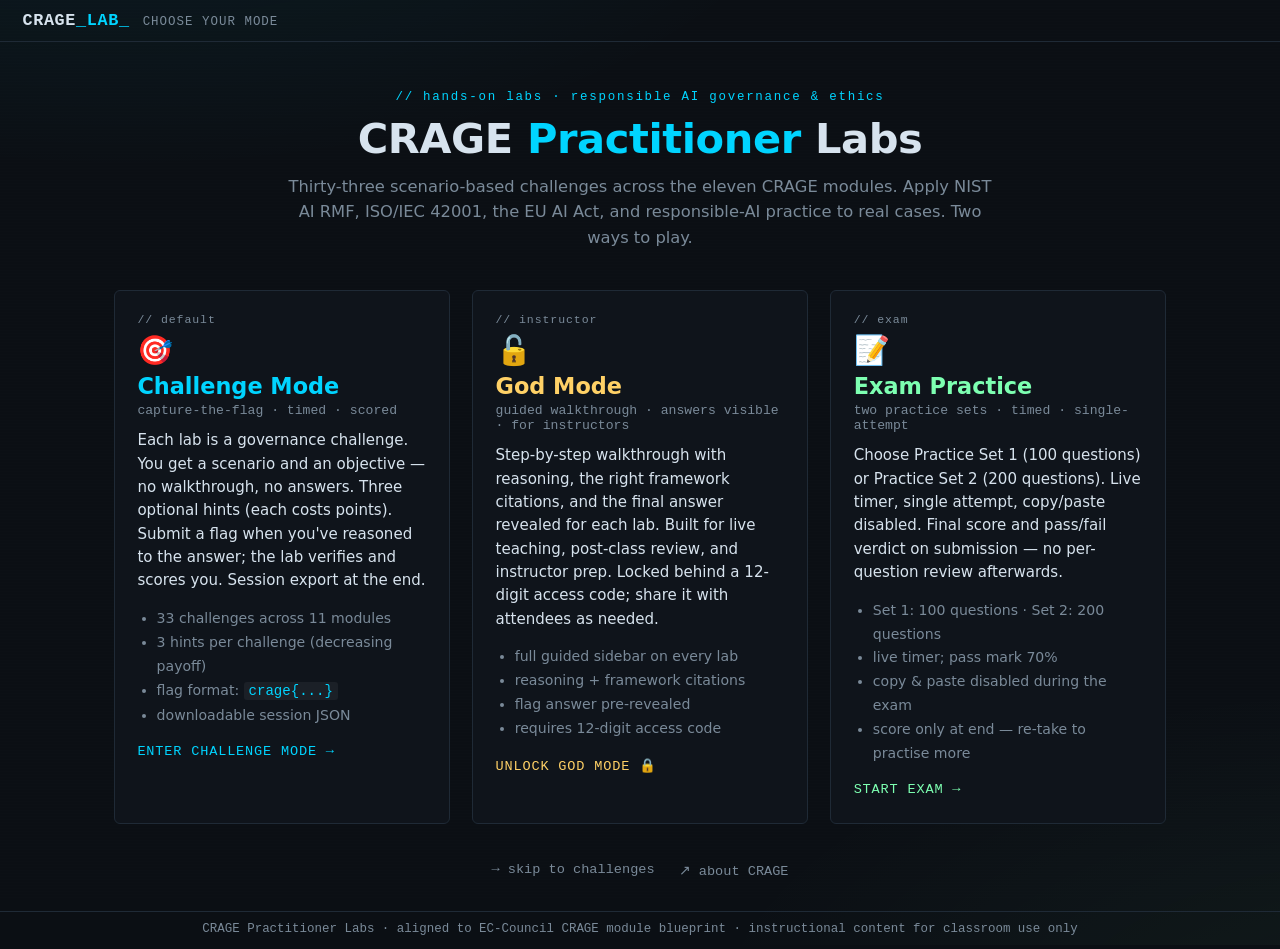
==== commit e3ef6621: "Add Practice Set 2 (200 questions); exam pre-screen now picks Set 1 or Set 2 - questions2.js: 200 ne" ====
--- a/index.html
+++ b/index.html
@@ -77,14 +77,14 @@
         <div class="mode-tag">// exam</div>
         <div class="mode-icon">📝</div>
         <h2>Exam Practice</h2>
-        <p class="mode-tagline">100 questions &middot; timed &middot; single-attempt</p>
+        <p class="mode-tagline">two practice sets &middot; timed &middot; single-attempt</p>
         <p class="mode-desc">
-          A full 100-question CRAGE-style practice exam covering all eleven modules.
+          Choose Practice Set 1 (100 questions) or Practice Set 2 (200 questions).
           Live timer, single attempt, copy/paste disabled. Final score and pass/fail
           verdict on submission &mdash; no per-question review afterwards.
         </p>
         <ul class="mode-bullets">
-          <li>100 multiple-choice questions (A&ndash;D)</li>
+          <li>Set 1: 100 questions &middot; Set 2: 200 questions</li>
           <li>live timer; pass mark 70%</li>
           <li>copy &amp; paste disabled during the exam</li>
           <li>score only at end &mdash; re-take to practise more</li>
--- a/styles.css
+++ b/styles.css
@@ -877,3 +877,29 @@
   background: rgba(255,255,255,0.02); border: 1px dashed var(--border);
   border-radius: 3px; color: var(--muted); font-size: 0.88rem;
 }
+
+/* Set picker grid on exam pre-screen */
+.set-grid {
+  display: grid; grid-template-columns: 1fr 1fr; gap: 0.9rem;
+  margin: 1.2rem 0 0.8rem;
+}
+@media (max-width: 720px) { .set-grid { grid-template-columns: 1fr; } }
+.set-card {
+  padding: 0.95rem 1.1rem; background: var(--panel-2);
+  border: 1px solid var(--border); border-radius: 5px;
+  transition: border-color 0.15s ease, transform 0.12s ease;
+}
+.set-card:hover { border-color: var(--accent); transform: translateY(-1px); }
+.set-tag {
+  font-family: var(--mono); font-size: 0.72rem; color: var(--accent);
+  letter-spacing: 0.08em; margin-bottom: 0.3rem;
+}
+.set-card h2 {
+  margin: 0 0 0.4rem 0; font-size: 1.05rem; color: var(--accent-2);
+  font-family: var(--mono); letter-spacing: 0.02em;
+}
+.set-card p {
+  color: var(--muted); font-size: 0.88rem; line-height: 1.55;
+  margin: 0 0 0.8rem;
+}
+.set-card .ghost-btn { width: 100%; }
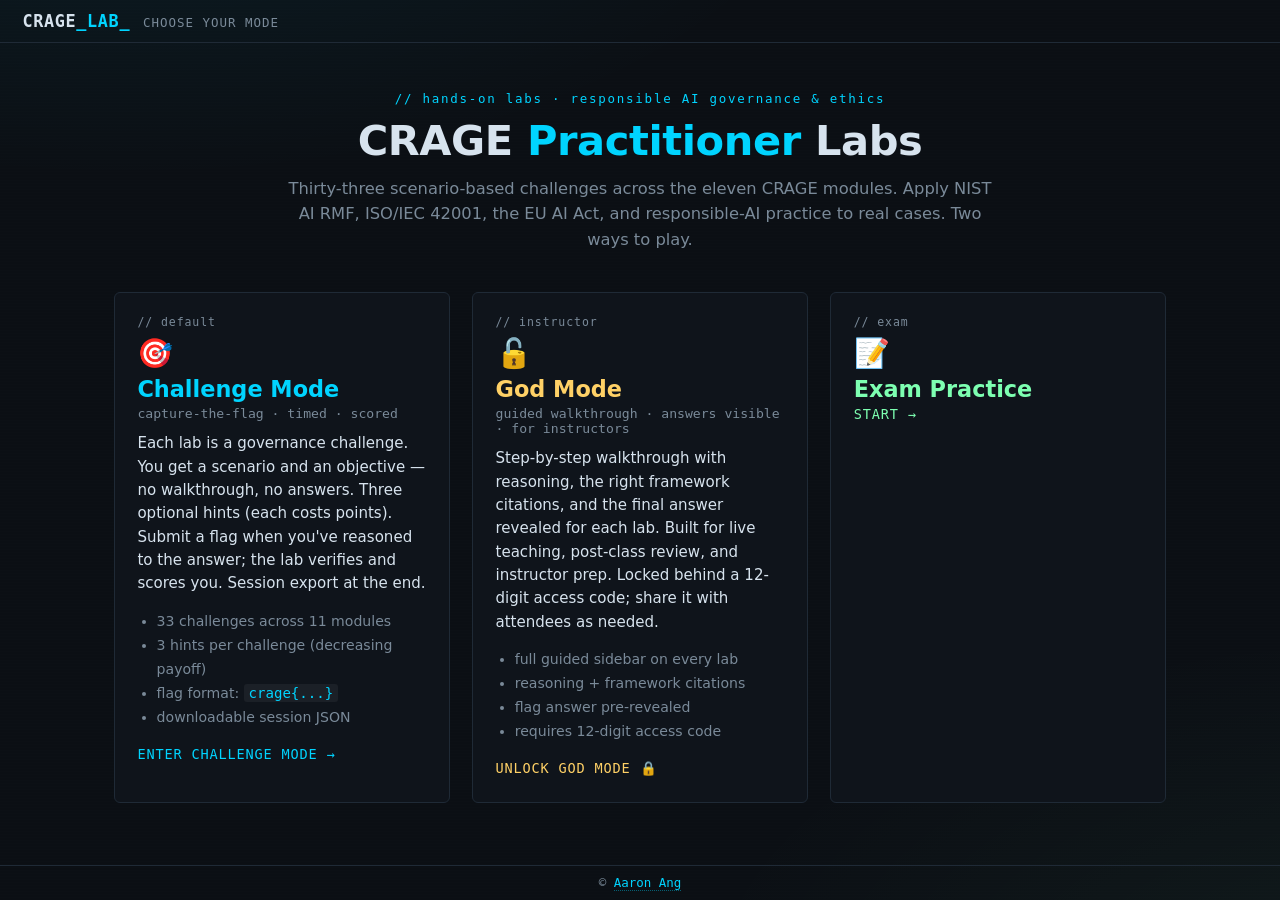
==== commit d4bdcf87: "Simplify Exam Practice card, exam set picker, and footers - index.html: Exam Practice card stripped " ====
--- a/index.html
+++ b/index.html
@@ -77,26 +77,9 @@
         <div class="mode-tag">// exam</div>
         <div class="mode-icon">📝</div>
         <h2>Exam Practice</h2>
-        <p class="mode-tagline">two practice sets &middot; timed &middot; single-attempt</p>
-        <p class="mode-desc">
-          Choose Practice Set 1 (100 questions) or Practice Set 2 (200 questions).
-          Live timer, single attempt, copy/paste disabled. Final score and pass/fail
-          verdict on submission &mdash; no per-question review afterwards.
-        </p>
-        <ul class="mode-bullets">
-          <li>Set 1: 100 questions &middot; Set 2: 200 questions</li>
-          <li>live timer; pass mark 70%</li>
-          <li>copy &amp; paste disabled during the exam</li>
-          <li>score only at end &mdash; re-take to practise more</li>
-        </ul>
-        <div class="mode-cta">START EXAM &rarr;</div>
+        <div class="mode-cta">START &rarr;</div>
       </a>
 
-    </div>
-
-    <div class="landing-footer-row">
-      <a class="landing-link" href="app.html?mode=ctf">→ skip to challenges</a>
-      <a class="landing-link" href="https://www.eccouncil.org/ai-courses/certified-responsible-ai-governance-ethics-crage/" target="_blank" rel="noopener">↗ about CRAGE</a>
     </div>
 
   </main>
@@ -123,8 +106,7 @@
   </div>
 
   <footer class="footnote">
-    CRAGE Practitioner Labs &middot; aligned to EC-Council CRAGE module blueprint &middot;
-    instructional content for classroom use only
+    &copy; <a class="credit-link" href="https://www.linkedin.com/in/aaronangsg/" target="_blank" rel="noopener">Aaron Ang</a>
   </footer>
 
   <script src="auth.js"></script>
--- a/styles.css
+++ b/styles.css
@@ -881,25 +881,21 @@
 /* Set picker grid on exam pre-screen */
 .set-grid {
   display: grid; grid-template-columns: 1fr 1fr; gap: 0.9rem;
-  margin: 1.2rem 0 0.8rem;
+  margin: 1.4rem 0 1rem;
 }
 @media (max-width: 720px) { .set-grid { grid-template-columns: 1fr; } }
 .set-card {
-  padding: 0.95rem 1.1rem; background: var(--panel-2);
+  display: flex; align-items: center; justify-content: center;
+  padding: 1.6rem 1.2rem; background: var(--panel-2);
   border: 1px solid var(--border); border-radius: 5px;
-  transition: border-color 0.15s ease, transform 0.12s ease;
-}
-.set-card:hover { border-color: var(--accent); transform: translateY(-1px); }
-.set-tag {
-  font-family: var(--mono); font-size: 0.72rem; color: var(--accent);
-  letter-spacing: 0.08em; margin-bottom: 0.3rem;
+  transition: border-color 0.15s ease, transform 0.12s ease, background 0.15s ease;
+  cursor: pointer; font-family: var(--sans); color: var(--text);
+}
+.set-card:hover {
+  border-color: var(--accent-2); transform: translateY(-1px);
+  background: rgba(125,255,177,0.05);
 }
 .set-card h2 {
-  margin: 0 0 0.4rem 0; font-size: 1.05rem; color: var(--accent-2);
-  font-family: var(--mono); letter-spacing: 0.02em;
-}
-.set-card p {
-  color: var(--muted); font-size: 0.88rem; line-height: 1.55;
-  margin: 0 0 0.8rem;
-}
-.set-card .ghost-btn { width: 100%; }
+  margin: 0; font-size: 1.4rem; color: var(--accent-2);
+  font-family: var(--mono); letter-spacing: 0.04em;
+}
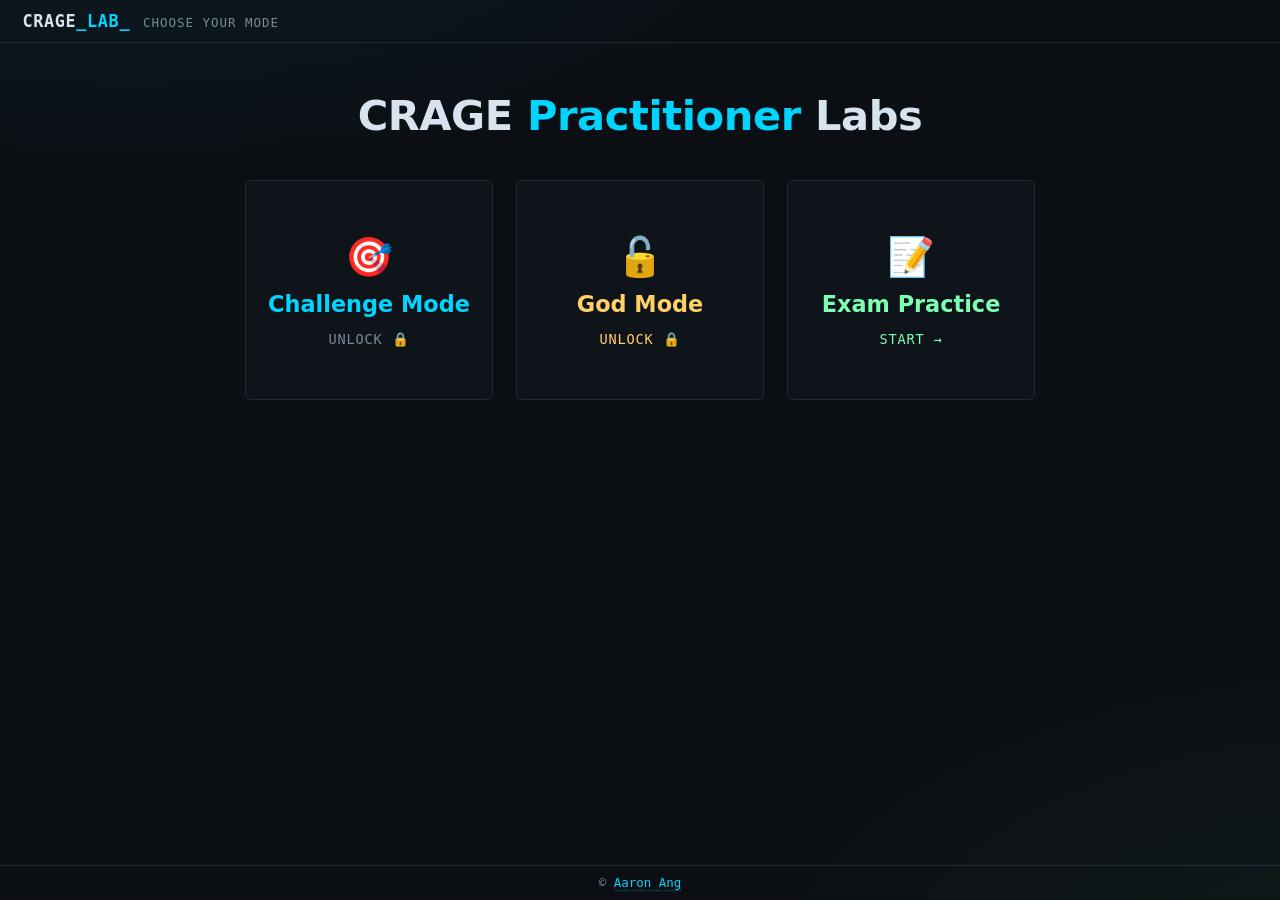
==== commit b21a0682: "Lock Challenge Mode + Set 1/2/3/4 with 12-digit gates; add Set 4 (200 q) Landing simplified — title " ====
--- a/index.html
+++ b/index.html
@@ -20,61 +20,26 @@
   <main class="landing-main">
 
     <div class="landing-hero">
-      <div class="eyebrow">// hands-on labs · responsible AI governance &amp; ethics</div>
       <h1 class="landing-title">
         CRAGE <span class="accent">Practitioner</span> Labs
       </h1>
-      <p class="landing-sub">
-        Thirty-three scenario-based challenges across the eleven CRAGE modules.
-        Apply NIST AI RMF, ISO/IEC 42001, the EU AI Act, and responsible-AI
-        practice to real cases. Two ways to play.
-      </p>
     </div>
 
     <div class="mode-grid three">
 
-      <a class="mode-card ctf" href="app.html?mode=ctf">
-        <div class="mode-tag">// default</div>
+      <a class="mode-card ctf" href="#" id="challenge-mode-btn">
         <div class="mode-icon">🎯</div>
         <h2>Challenge Mode</h2>
-        <p class="mode-tagline">capture-the-flag · timed · scored</p>
-        <p class="mode-desc">
-          Each lab is a governance challenge. You get a scenario and an objective &mdash;
-          no walkthrough, no answers. Three optional hints (each costs points).
-          Submit a flag when you've reasoned to the answer; the lab verifies and scores you.
-          Session export at the end.
-        </p>
-        <ul class="mode-bullets">
-          <li>33 challenges across 11 modules</li>
-          <li>3 hints per challenge (decreasing payoff)</li>
-          <li>flag format: <code>crage{...}</code></li>
-          <li>downloadable session JSON</li>
-        </ul>
-        <div class="mode-cta">ENTER CHALLENGE MODE →</div>
+        <div class="mode-cta locked" id="challenge-cta">UNLOCK 🔒</div>
       </a>
 
       <a class="mode-card god" href="#" id="god-mode-btn">
-        <div class="mode-tag">// instructor</div>
         <div class="mode-icon">🔓</div>
         <h2>God Mode</h2>
-        <p class="mode-tagline">guided walkthrough · answers visible · for instructors</p>
-        <p class="mode-desc">
-          Step-by-step walkthrough with reasoning, the right framework citations,
-          and the final answer revealed for each lab. Built for live teaching, post-class
-          review, and instructor prep. Locked behind a 12-digit access code; share it
-          with attendees as needed.
-        </p>
-        <ul class="mode-bullets">
-          <li>full guided sidebar on every lab</li>
-          <li>reasoning + framework citations</li>
-          <li>flag answer pre-revealed</li>
-          <li>requires 12-digit access code</li>
-        </ul>
-        <div class="mode-cta locked">UNLOCK GOD MODE 🔒</div>
+        <div class="mode-cta locked">UNLOCK 🔒</div>
       </a>
 
       <a class="mode-card exam" href="exam.html">
-        <div class="mode-tag">// exam</div>
         <div class="mode-icon">📝</div>
         <h2>Exam Practice</h2>
         <div class="mode-cta">START &rarr;</div>
@@ -109,6 +74,24 @@
     &copy; <a class="credit-link" href="https://www.linkedin.com/in/aaronangsg/" target="_blank" rel="noopener">Aaron Ang</a>
   </footer>
 
+  <script src="gates.js"></script>
+  <script>
+  (() => {
+    const btn = document.getElementById('challenge-mode-btn');
+    const cta = document.getElementById('challenge-cta');
+    function refresh() {
+      if (window.Gates && Gates.isUnlocked('challenge')) {
+        cta.textContent = 'ENTER →'; cta.classList.remove('locked');
+      }
+    }
+    refresh();
+    btn.addEventListener('click', (e) => {
+      e.preventDefault();
+      if (Gates.isUnlocked('challenge')) { location.href = 'app.html?mode=ctf'; return; }
+      Gates.prompt('challenge', () => { location.href = 'app.html?mode=ctf'; });
+    });
+  })();
+  </script>
   <script src="auth.js"></script>
 </body>
 </html>
--- a/styles.css
+++ b/styles.css
@@ -125,9 +125,11 @@
 @media (max-width: 760px) { .mode-grid { grid-template-columns: 1fr; } }
 
 .mode-card {
-  display: block; padding: 1.4rem 1.4rem 1.6rem;
+  display: flex; flex-direction: column; align-items: center; justify-content: center;
+  text-align: center; padding: 2.2rem 1.4rem;
   background: var(--panel); border: 1px solid var(--border); border-radius: 6px;
   color: var(--text); transition: all 0.18s ease; position: relative;
+  min-height: 220px;
 }
 .mode-card:hover { border-color: var(--accent); transform: translateY(-2px); }
 .mode-card.god:hover { border-color: var(--gold); }
@@ -135,9 +137,9 @@
   font-family: var(--mono); font-size: 0.72rem; color: var(--muted);
   letter-spacing: 0.08em; margin-bottom: 0.4rem;
 }
-.mode-icon { font-size: 1.8rem; margin-bottom: 0.4rem; }
+.mode-icon { font-size: 2.4rem; margin-bottom: 0.7rem; }
 .mode-card h2 {
-  margin: 0 0 0.25rem 0; font-size: 1.4rem;
+  margin: 0 0 0.9rem 0; font-size: 1.4rem;
 }
 .mode-card.ctf h2 { color: var(--accent); }
 .mode-card.god h2 { color: var(--gold); }
@@ -883,7 +885,20 @@
   display: grid; grid-template-columns: 1fr 1fr; gap: 0.9rem;
   margin: 1.4rem 0 1rem;
 }
-@media (max-width: 720px) { .set-grid { grid-template-columns: 1fr; } }
+.set-grid.three { grid-template-columns: repeat(3, 1fr); }
+.set-grid.four { grid-template-columns: repeat(4, 1fr); }
+@media (max-width: 980px) {
+  .set-grid.four { grid-template-columns: repeat(2, 1fr); }
+}
+@media (max-width: 720px) {
+  .set-grid, .set-grid.three, .set-grid.four { grid-template-columns: 1fr; }
+}
+.set-card { position: relative; flex-direction: column; gap: 0.5rem; }
+.set-lock {
+  font-size: 0.95rem; color: var(--gold); font-family: var(--mono);
+  letter-spacing: 0.06em;
+}
+.set-lock.unlocked { color: var(--accent-2); }
 .set-card {
   display: flex; align-items: center; justify-content: center;
   padding: 1.6rem 1.2rem; background: var(--panel-2);
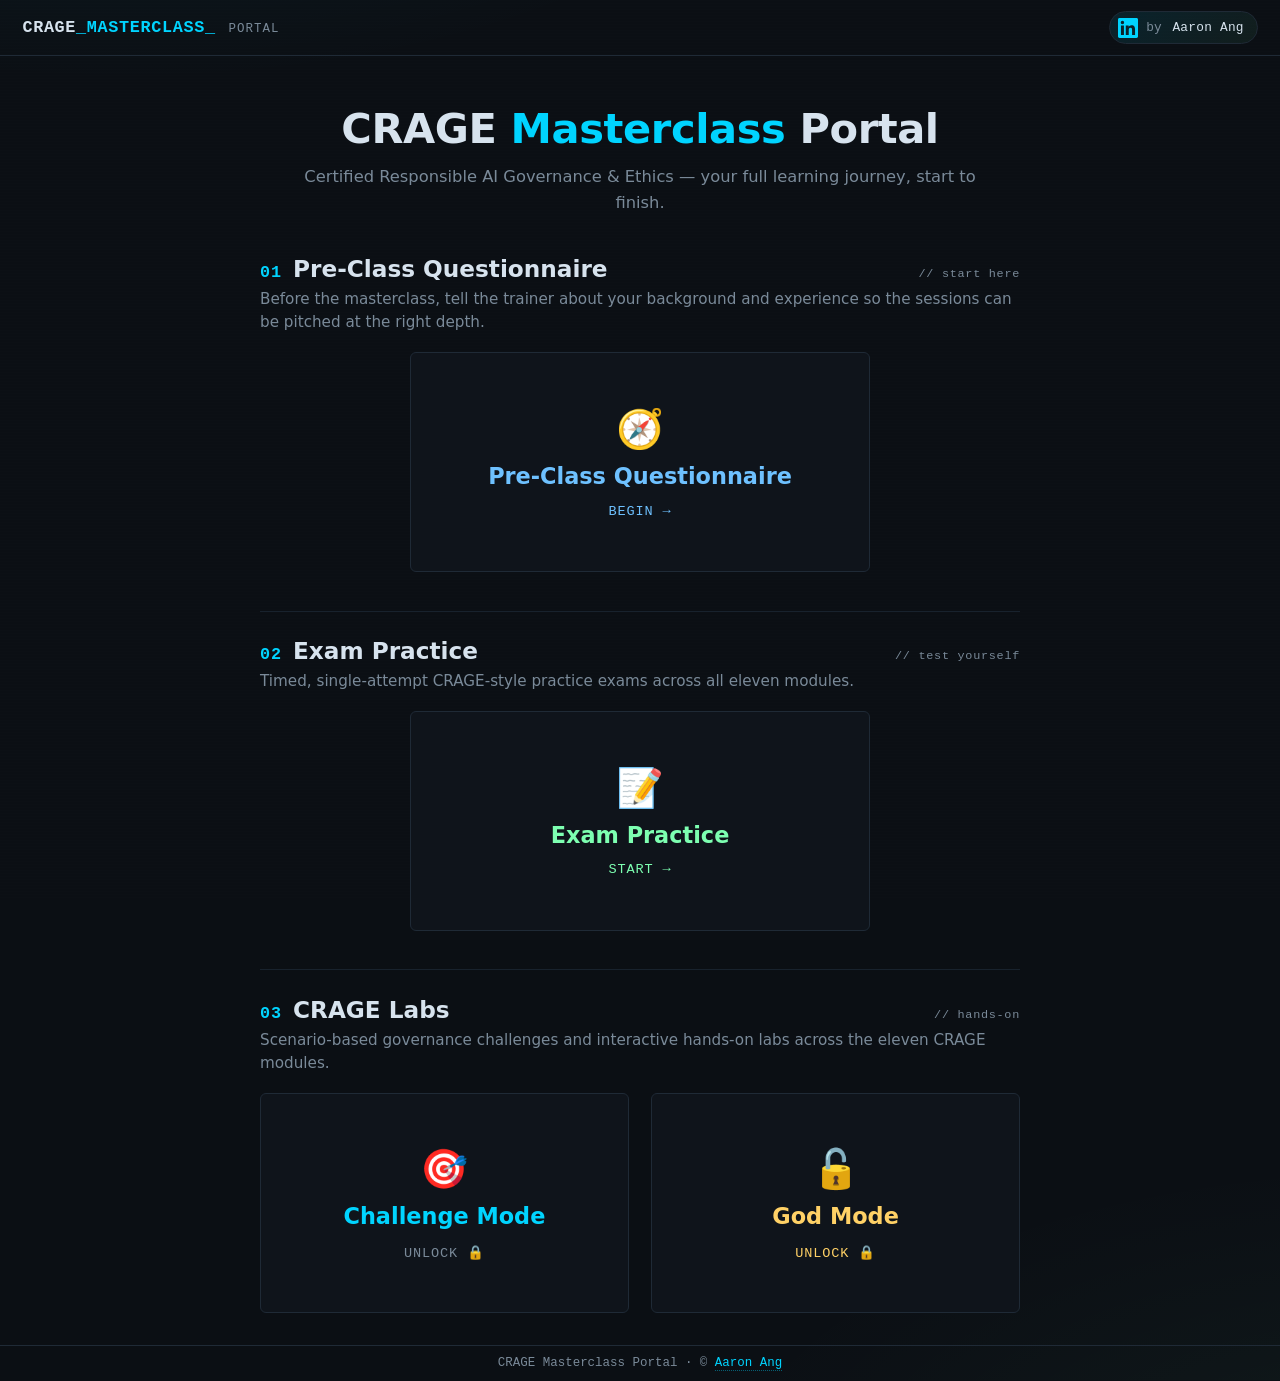
==== commit 8363295f: "Rebrand to CRAGE Masterclass Portal; add Pre-Class Questionnaire + category blocks - Rename portal t" ====
--- a/index.html
+++ b/index.html
@@ -3,7 +3,7 @@
 <head>
   <meta charset="UTF-8">
   <meta name="viewport" content="width=device-width, initial-scale=1">
-  <title>CRAGE Lab · Choose Your Mode</title>
+  <title>CRAGE Masterclass Portal · by Aaron Ang</title>
   <link rel="stylesheet" href="styles.css">
 </head>
 <body class="landing-body">
@@ -12,40 +12,82 @@
 
   <header class="deck-topbar">
     <div class="deck-brand">
-      <span class="brand-logo">CRAGE<span class="brand-num">_LAB</span><span class="brand-cursor">_</span></span>
-      <span class="deck-brand-tag">CHOOSE YOUR MODE</span>
+      <span class="brand-logo">CRAGE<span class="brand-num">_MASTERCLASS</span><span class="brand-cursor">_</span></span>
+      <span class="deck-brand-tag">PORTAL</span>
     </div>
+    <a class="li-badge" href="https://www.linkedin.com/in/aaronangsg/" target="_blank" rel="noopener" title="Aaron Ang on LinkedIn">
+      <svg class="li-glyph" viewBox="0 0 24 24" aria-hidden="true"><path d="M20.45 20.45h-3.56v-5.57c0-1.33-.02-3.04-1.85-3.04-1.85 0-2.14 1.45-2.14 2.94v5.67H9.34V9h3.42v1.56h.05c.48-.9 1.64-1.85 3.38-1.85 3.61 0 4.28 2.38 4.28 5.47v6.27zM5.34 7.43a2.07 2.07 0 1 1 0-4.14 2.07 2.07 0 0 1 0 4.14zM7.12 20.45H3.55V9h3.57v11.45zM22.22 0H1.77C.79 0 0 .77 0 1.73v20.54C0 23.22.79 24 1.77 24h20.45c.98 0 1.78-.78 1.78-1.73V1.73C24 .77 23.2 0 22.22 0z"/></svg>
+      <span class="li-text"><span class="li-by">by</span> Aaron Ang</span>
+    </a>
   </header>
 
   <main class="landing-main">
 
     <div class="landing-hero">
       <h1 class="landing-title">
-        CRAGE <span class="accent">Practitioner</span> Labs
+        CRAGE <span class="accent">Masterclass</span> Portal
       </h1>
+      <p class="landing-sub">Certified Responsible AI Governance &amp; Ethics &mdash; your full learning journey, start to finish.</p>
     </div>
 
-    <div class="mode-grid three">
+    <!-- ===== Category 1 · Pre-Class Questionnaire ===== -->
+    <section class="cat-block">
+      <div class="cat-head">
+        <span class="cat-num">01</span>
+        <h2 class="cat-title">Pre-Class Questionnaire</h2>
+        <span class="cat-tag">// start here</span>
+      </div>
+      <p class="cat-desc">Before the masterclass, tell the trainer about your background and experience so the sessions can be pitched at the right depth.</p>
+      <div class="mode-grid one">
+        <a class="mode-card quiz" href="questionnaire.html">
+          <div class="mode-icon">🧭</div>
+          <h2>Pre-Class Questionnaire</h2>
+          <div class="mode-cta">BEGIN &rarr;</div>
+        </a>
+      </div>
+    </section>
 
-      <a class="mode-card ctf" href="#" id="challenge-mode-btn">
-        <div class="mode-icon">🎯</div>
-        <h2>Challenge Mode</h2>
-        <div class="mode-cta locked" id="challenge-cta">UNLOCK 🔒</div>
-      </a>
+    <!-- ===== Category 2 · Exam Practice ===== -->
+    <section class="cat-block">
+      <div class="cat-head">
+        <span class="cat-num">02</span>
+        <h2 class="cat-title">Exam Practice</h2>
+        <span class="cat-tag">// test yourself</span>
+      </div>
+      <p class="cat-desc">Timed, single-attempt CRAGE-style practice exams across all eleven modules.</p>
+      <div class="mode-grid one">
+        <a class="mode-card exam" href="exam.html">
+          <div class="mode-icon">📝</div>
+          <h2>Exam Practice</h2>
+          <div class="mode-cta">START &rarr;</div>
+        </a>
+      </div>
+    </section>
 
-      <a class="mode-card god" href="#" id="god-mode-btn">
-        <div class="mode-icon">🔓</div>
-        <h2>God Mode</h2>
-        <div class="mode-cta locked">UNLOCK 🔒</div>
-      </a>
+    <!-- ===== Category 3 · CRAGE Labs ===== -->
+    <section class="cat-block">
+      <div class="cat-head">
+        <span class="cat-num">03</span>
+        <h2 class="cat-title">CRAGE Labs</h2>
+        <span class="cat-tag">// hands-on</span>
+      </div>
+      <p class="cat-desc">Scenario-based governance challenges and interactive hands-on labs across the eleven CRAGE modules.</p>
+      <div class="mode-grid two">
 
-      <a class="mode-card exam" href="exam.html">
-        <div class="mode-icon">📝</div>
-        <h2>Exam Practice</h2>
-        <div class="mode-cta">START &rarr;</div>
-      </a>
+        <a class="mode-card ctf" href="#" id="challenge-mode-btn">
+          <div class="mode-icon">🎯</div>
+          <h2>Challenge Mode</h2>
+          <div class="mode-cta locked" id="challenge-cta">UNLOCK 🔒</div>
+        </a>
 
-    </div>
+        <a class="mode-card god" href="#" id="god-mode-btn">
+          <div class="mode-icon">🔓</div>
+          <h2>God Mode</h2>
+          <div class="mode-cta locked">UNLOCK 🔒</div>
+        </a>
+
+      </div>
+    </section>
 
   </main>
 
@@ -71,7 +113,7 @@
   </div>
 
   <footer class="footnote">
-    &copy; <a class="credit-link" href="https://www.linkedin.com/in/aaronangsg/" target="_blank" rel="noopener">Aaron Ang</a>
+    CRAGE Masterclass Portal &middot; &copy; <a class="credit-link" href="https://www.linkedin.com/in/aaronangsg/" target="_blank" rel="noopener">Aaron Ang</a>
   </footer>
 
   <script src="gates.js"></script>
--- a/styles.css
+++ b/styles.css
@@ -163,6 +163,64 @@
 .mode-card.god .mode-cta { color: var(--gold); }
 .mode-cta.locked { color: var(--muted); }
 
+/* mode-grid column variants */
+.mode-grid.one { grid-template-columns: 1fr; max-width: 460px; margin-left: auto; margin-right: auto; }
+.mode-grid.two { grid-template-columns: 1fr 1fr; }
+@media (max-width: 760px) { .mode-grid.two { grid-template-columns: 1fr; } }
+
+/* questionnaire card accent */
+.mode-card.quiz:hover { border-color: var(--info); }
+.mode-card.quiz h2 { color: var(--info); }
+.mode-card.quiz .mode-cta { color: var(--info); }
+
+/* ===== LinkedIn badge ===== */
+.li-badge {
+  display: inline-flex; align-items: center; gap: 0.5rem;
+  padding: 0.34rem 0.8rem 0.34rem 0.5rem;
+  background: linear-gradient(135deg, rgba(0,212,255,0.10), rgba(125,255,177,0.06));
+  border: 1px solid var(--border); border-radius: 999px;
+  text-decoration: none; color: var(--text);
+  font-family: var(--mono); font-size: 0.8rem; letter-spacing: 0.02em;
+  transition: border-color 0.18s ease, transform 0.18s ease, box-shadow 0.18s ease;
+}
+.li-badge:hover {
+  border-color: var(--accent); transform: translateY(-1px);
+  box-shadow: 0 0 16px rgba(0,212,255,0.25);
+}
+.li-glyph {
+  width: 20px; height: 20px; flex: 0 0 auto; fill: var(--accent);
+  transition: fill 0.18s ease;
+}
+.li-badge:hover .li-glyph { fill: var(--accent-2); }
+.li-text { white-space: nowrap; }
+.li-by { color: var(--muted); margin-right: 0.15rem; }
+@media (max-width: 560px) { .li-text { display: none; } .li-badge { padding: 0.34rem 0.5rem; } }
+
+/* ===== Category blocks ===== */
+.cat-block {
+  margin-top: 2.4rem; padding-top: 1.6rem;
+  border-top: 1px solid var(--border-soft);
+}
+.cat-block:first-of-type { border-top: none; padding-top: 0; margin-top: 1.5rem; }
+.cat-head {
+  display: flex; align-items: baseline; gap: 0.7rem; flex-wrap: wrap;
+  margin-bottom: 0.35rem;
+}
+.cat-num {
+  font-family: var(--mono); font-size: 1.05rem; font-weight: 700;
+  color: var(--accent); letter-spacing: 0.05em;
+}
+.cat-title { margin: 0; font-size: 1.45rem; font-weight: 800; }
+.cat-tag {
+  font-family: var(--mono); font-size: 0.74rem; color: var(--muted);
+  letter-spacing: 0.06em; margin-left: auto;
+}
+.cat-desc {
+  color: var(--muted); font-size: 0.95rem; line-height: 1.55;
+  margin: 0 0 0.4rem 0; max-width: 760px;
+}
+.cat-block .mode-grid { margin-top: 1.1rem; }
+
 .landing-footer-row {
   margin-top: 2.4rem; display: flex; gap: 1.5rem; justify-content: center;
   flex-wrap: wrap;
@@ -887,11 +945,12 @@
 }
 .set-grid.three { grid-template-columns: repeat(3, 1fr); }
 .set-grid.four { grid-template-columns: repeat(4, 1fr); }
+.set-grid.six { grid-template-columns: repeat(3, 1fr); }
 @media (max-width: 980px) {
-  .set-grid.four { grid-template-columns: repeat(2, 1fr); }
+  .set-grid.four, .set-grid.six { grid-template-columns: repeat(2, 1fr); }
 }
 @media (max-width: 720px) {
-  .set-grid, .set-grid.three, .set-grid.four { grid-template-columns: 1fr; }
+  .set-grid, .set-grid.three, .set-grid.four, .set-grid.six { grid-template-columns: 1fr; }
 }
 .set-card { position: relative; flex-direction: column; gap: 0.5rem; }
 .set-lock {
@@ -914,3 +973,78 @@
   margin: 0; font-size: 1.4rem; color: var(--accent-2);
   font-family: var(--mono); letter-spacing: 0.04em;
 }
+
+/* ===== Pre-Class Questionnaire form ===== */
+.form-body { overflow: auto; }
+.form-main { max-width: 760px; margin: 0 auto; padding: 1.6rem 1.4rem 3rem; }
+.form-intro h1 { margin: 0 0 0.5rem 0; font-size: 1.6rem; }
+.form-intro p { color: var(--muted); line-height: 1.6; margin: 0 0 1.4rem 0; }
+
+.qform { display: flex; flex-direction: column; gap: 1.3rem; }
+.qsection {
+  border: 1px solid var(--border); border-radius: 6px;
+  background: var(--panel); padding: 1rem 1.2rem 1.2rem; margin: 0;
+}
+.qsection legend {
+  font-family: var(--mono); font-size: 0.8rem; color: var(--accent);
+  letter-spacing: 0.07em; text-transform: uppercase; padding: 0 0.4rem;
+}
+.qfield { margin-top: 1rem; }
+.qfield:first-of-type { margin-top: 0.4rem; }
+.qfield > label {
+  display: block; font-size: 0.95rem; line-height: 1.45; margin-bottom: 0.5rem;
+  color: var(--text); font-weight: 600;
+}
+.req { color: var(--danger); }
+.qhint { color: var(--muted); font-size: 0.8rem; margin: 0.35rem 0 0 0; font-style: italic; }
+.qhint-inline { color: var(--muted); font-size: 0.8rem; font-weight: 400; font-style: italic; }
+
+.qfield input[type="text"],
+.qfield input[type="email"],
+.qfield textarea {
+  width: 100%; background: var(--bg); border: 1px solid var(--border);
+  color: var(--text); padding: 0.55rem 0.7rem; border-radius: 4px;
+  font-family: var(--sans); font-size: 0.95rem; line-height: 1.5;
+}
+.qfield textarea { resize: vertical; min-height: 90px; }
+.qfield input:focus, .qfield textarea:focus { outline: none; border-color: var(--accent); }
+
+.qradios, .qchecks { display: flex; flex-direction: column; gap: 0.45rem; }
+.qchecks { display: grid; grid-template-columns: 1fr 1fr; gap: 0.45rem 1rem; }
+@media (max-width: 600px) { .qchecks { grid-template-columns: 1fr; } }
+.qradios label, .qchecks label {
+  display: flex; align-items: flex-start; gap: 0.55rem;
+  font-size: 0.92rem; line-height: 1.4; color: var(--text); cursor: pointer;
+}
+.qradios input, .qchecks input { margin-top: 0.2rem; cursor: pointer; accent-color: var(--accent); }
+
+.qscale {
+  display: grid; grid-template-columns: repeat(5, 1fr); gap: 0.5rem;
+}
+@media (max-width: 600px) { .qscale { grid-template-columns: 1fr 1fr; } }
+.qscale label {
+  display: flex; flex-direction: column; align-items: center; gap: 0.2rem;
+  text-align: center; padding: 0.6rem 0.4rem; cursor: pointer;
+  background: var(--panel-2); border: 1px solid var(--border); border-radius: 4px;
+  transition: border-color 0.15s ease, background 0.15s ease;
+}
+.qscale label:hover { border-color: var(--accent); }
+.qscale input { position: absolute; opacity: 0; pointer-events: none; }
+.qscale span { font-family: var(--mono); font-weight: 700; color: var(--accent); font-size: 1.05rem; }
+.qscale small { color: var(--muted); font-size: 0.72rem; line-height: 1.3; }
+.qscale label:has(input:checked) {
+  border-color: var(--accent); background: rgba(0,212,255,0.08);
+  box-shadow: inset 0 0 0 1px rgba(0,212,255,0.25);
+}
+
+.qsubmit-row { display: flex; gap: 0.7rem; align-items: center; flex-wrap: wrap; }
+.submit-btn {
+  border-color: rgba(125,255,177,0.5); color: var(--accent-2);
+  font-size: 0.9rem; padding: 0.6rem 1.1rem;
+}
+.submit-btn:hover { background: var(--accent-2); color: #000; border-color: var(--accent-2); }
+.qform-status { margin-top: 0.4rem; font-family: var(--mono); font-size: 0.9rem; min-height: 1.1em; line-height: 1.5; }
+.qform-status.info { color: var(--info); }
+.qform-status.ok { color: var(--accent-2); }
+.qform-status.warn { color: var(--warn); }
+.qform-status.danger { color: var(--danger); }
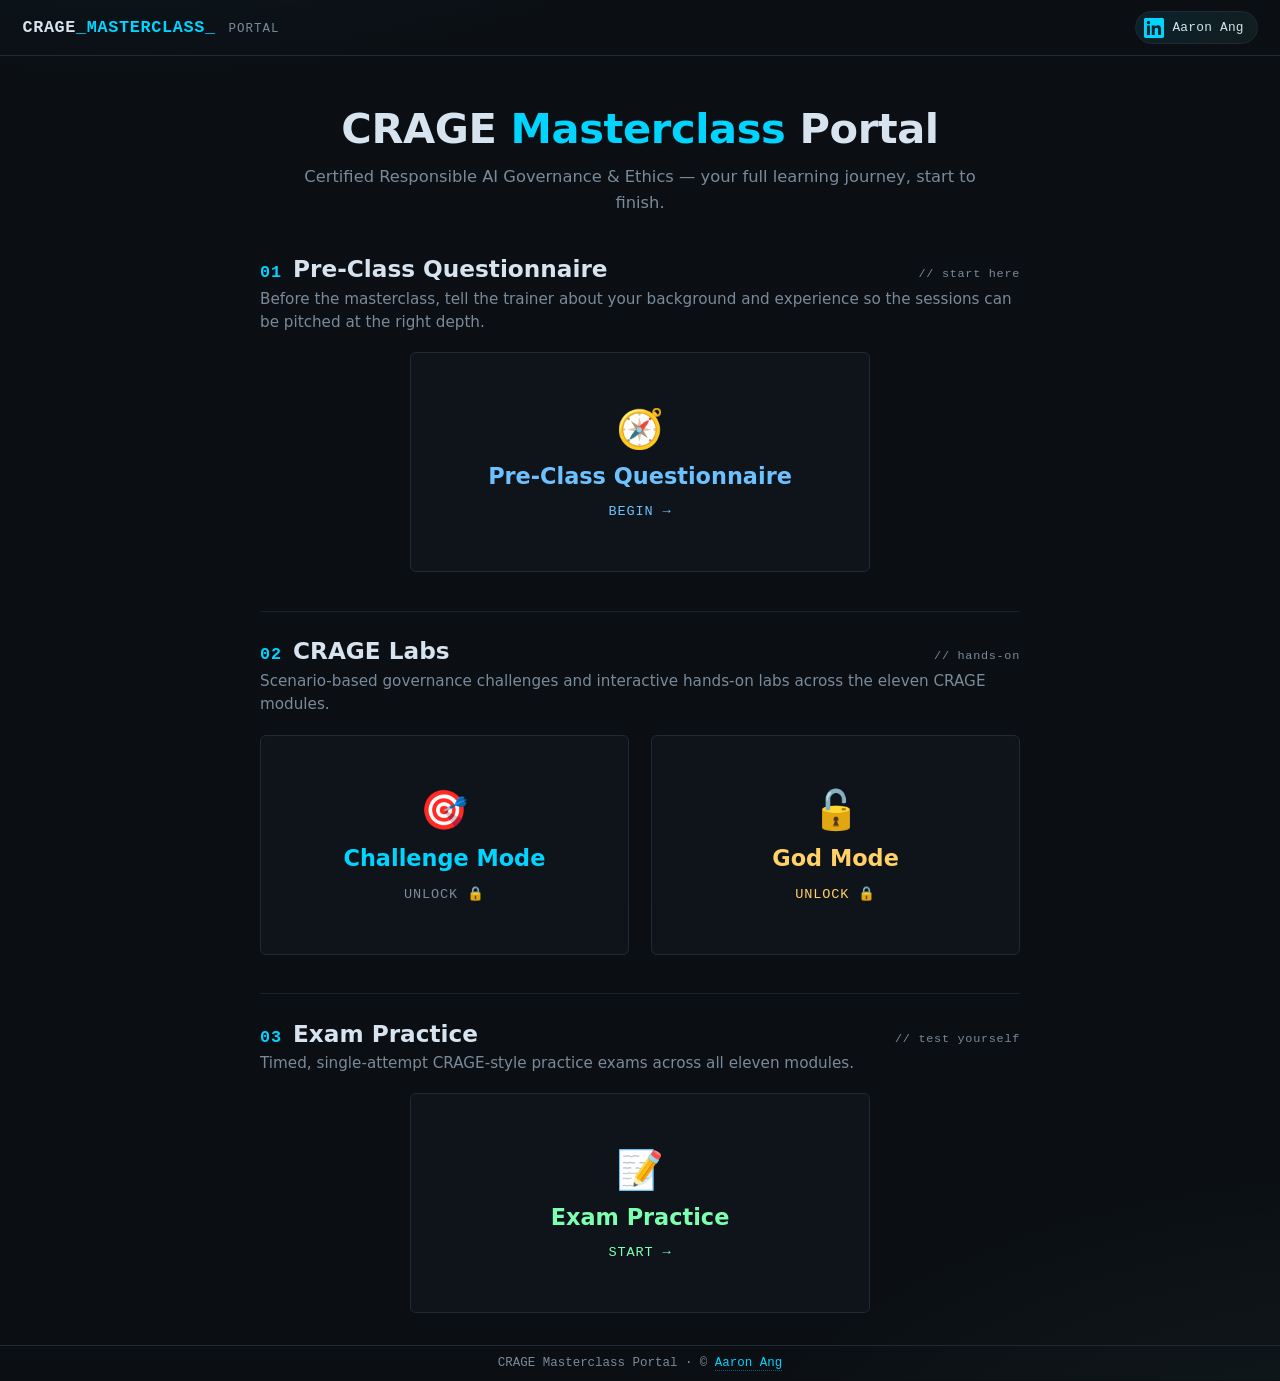
==== commit b1798899: "Landing: drop 'by' from LinkedIn badge; move Exam Practice below CRAGE Labs" ====
--- a/index.html
+++ b/index.html
@@ -17,7 +17,7 @@
     </div>
     <a class="li-badge" href="https://www.linkedin.com/in/aaronangsg/" target="_blank" rel="noopener" title="Aaron Ang on LinkedIn">
       <svg class="li-glyph" viewBox="0 0 24 24" aria-hidden="true"><path d="M20.45 20.45h-3.56v-5.57c0-1.33-.02-3.04-1.85-3.04-1.85 0-2.14 1.45-2.14 2.94v5.67H9.34V9h3.42v1.56h.05c.48-.9 1.64-1.85 3.38-1.85 3.61 0 4.28 2.38 4.28 5.47v6.27zM5.34 7.43a2.07 2.07 0 1 1 0-4.14 2.07 2.07 0 0 1 0 4.14zM7.12 20.45H3.55V9h3.57v11.45zM22.22 0H1.77C.79 0 0 .77 0 1.73v20.54C0 23.22.79 24 1.77 24h20.45c.98 0 1.78-.78 1.78-1.73V1.73C24 .77 23.2 0 22.22 0z"/></svg>
-      <span class="li-text"><span class="li-by">by</span> Aaron Ang</span>
+      <span class="li-text">Aaron Ang</span>
     </a>
   </header>
 
@@ -47,27 +47,10 @@
       </div>
     </section>
 
-    <!-- ===== Category 2 · Exam Practice ===== -->
+    <!-- ===== Category 2 · CRAGE Labs ===== -->
     <section class="cat-block">
       <div class="cat-head">
         <span class="cat-num">02</span>
-        <h2 class="cat-title">Exam Practice</h2>
-        <span class="cat-tag">// test yourself</span>
-      </div>
-      <p class="cat-desc">Timed, single-attempt CRAGE-style practice exams across all eleven modules.</p>
-      <div class="mode-grid one">
-        <a class="mode-card exam" href="exam.html">
-          <div class="mode-icon">📝</div>
-          <h2>Exam Practice</h2>
-          <div class="mode-cta">START &rarr;</div>
-        </a>
-      </div>
-    </section>
-
-    <!-- ===== Category 3 · CRAGE Labs ===== -->
-    <section class="cat-block">
-      <div class="cat-head">
-        <span class="cat-num">03</span>
         <h2 class="cat-title">CRAGE Labs</h2>
         <span class="cat-tag">// hands-on</span>
       </div>
@@ -86,6 +69,23 @@
           <div class="mode-cta locked">UNLOCK 🔒</div>
         </a>
 
+      </div>
+    </section>
+
+    <!-- ===== Category 3 · Exam Practice ===== -->
+    <section class="cat-block">
+      <div class="cat-head">
+        <span class="cat-num">03</span>
+        <h2 class="cat-title">Exam Practice</h2>
+        <span class="cat-tag">// test yourself</span>
+      </div>
+      <p class="cat-desc">Timed, single-attempt CRAGE-style practice exams across all eleven modules.</p>
+      <div class="mode-grid one">
+        <a class="mode-card exam" href="exam.html">
+          <div class="mode-icon">📝</div>
+          <h2>Exam Practice</h2>
+          <div class="mode-cta">START &rarr;</div>
+        </a>
       </div>
     </section>
 
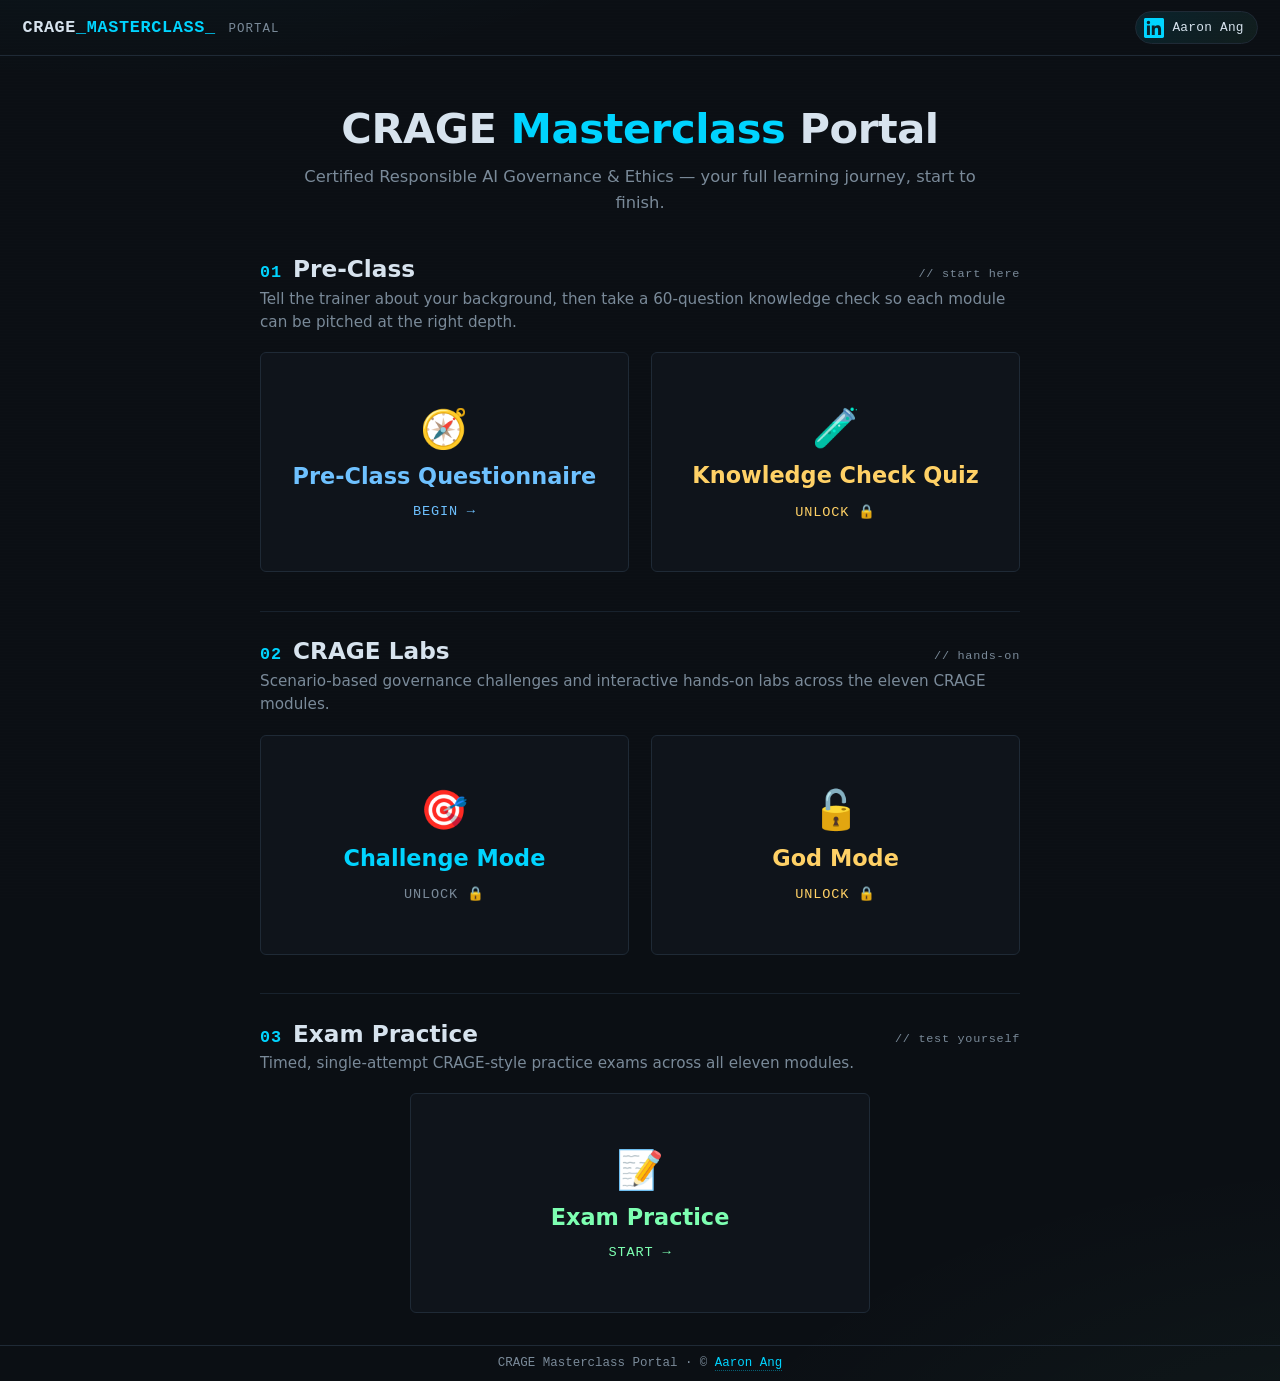
==== commit 6bf6a38e: "Add Pre-Class Knowledge Check Quiz (60 q · 60 min · gated · Formspree report) New 60-question MCQ qu" ====
--- a/index.html
+++ b/index.html
@@ -30,19 +30,24 @@
       <p class="landing-sub">Certified Responsible AI Governance &amp; Ethics &mdash; your full learning journey, start to finish.</p>
     </div>
 
-    <!-- ===== Category 1 · Pre-Class Questionnaire ===== -->
+    <!-- ===== Category 1 · Pre-Class ===== -->
     <section class="cat-block">
       <div class="cat-head">
         <span class="cat-num">01</span>
-        <h2 class="cat-title">Pre-Class Questionnaire</h2>
+        <h2 class="cat-title">Pre-Class</h2>
         <span class="cat-tag">// start here</span>
       </div>
-      <p class="cat-desc">Before the masterclass, tell the trainer about your background and experience so the sessions can be pitched at the right depth.</p>
-      <div class="mode-grid one">
+      <p class="cat-desc">Tell the trainer about your background, then take a 60-question knowledge check so each module can be pitched at the right depth.</p>
+      <div class="mode-grid two">
         <a class="mode-card quiz" href="questionnaire.html">
           <div class="mode-icon">🧭</div>
           <h2>Pre-Class Questionnaire</h2>
           <div class="mode-cta">BEGIN &rarr;</div>
+        </a>
+        <a class="mode-card check" href="preclass.html">
+          <div class="mode-icon">🧪</div>
+          <h2>Knowledge Check Quiz</h2>
+          <div class="mode-cta locked">UNLOCK 🔒</div>
         </a>
       </div>
     </section>
--- a/styles.css
+++ b/styles.css
@@ -173,6 +173,11 @@
 .mode-card.quiz h2 { color: var(--info); }
 .mode-card.quiz .mode-cta { color: var(--info); }
 
+/* knowledge-check card accent (gold) */
+.mode-card.check:hover { border-color: var(--gold); }
+.mode-card.check h2 { color: var(--gold); }
+.mode-card.check .mode-cta { color: var(--gold); }
+
 /* ===== LinkedIn badge ===== */
 .li-badge {
   display: inline-flex; align-items: center; gap: 0.5rem;
@@ -1048,3 +1053,70 @@
 .qform-status.ok { color: var(--accent-2); }
 .qform-status.warn { color: var(--warn); }
 .qform-status.danger { color: var(--danger); }
+
+/* ===== Pre-Class Knowledge Check additions ===== */
+.exam-timer.warn { color: var(--warn); border-color: rgba(255,180,84,0.4); }
+.exam-timer.danger { color: var(--danger); border-color: rgba(255,77,109,0.5); animation: pulse 1s infinite; }
+
+.palette-wrap { margin-top: 1.2rem; padding-top: 1rem; border-top: 1px dashed var(--border); }
+.palette-label {
+  font-family: var(--mono); font-size: 0.72rem; color: var(--muted);
+  letter-spacing: 0.06em; margin-bottom: 0.5rem;
+}
+.palette {
+  display: grid; grid-template-columns: repeat(15, 1fr); gap: 0.3rem;
+}
+@media (max-width: 760px) { .palette { grid-template-columns: repeat(10, 1fr); } }
+@media (max-width: 480px) { .palette { grid-template-columns: repeat(6, 1fr); } }
+.pal-cell {
+  background: var(--panel-2); border: 1px solid var(--border); color: var(--muted);
+  font-family: var(--mono); font-size: 0.72rem; padding: 0.3rem 0; border-radius: 3px;
+  cursor: pointer; transition: all 0.12s ease; text-align: center;
+}
+.pal-cell:hover { border-color: var(--accent); color: var(--accent); }
+.pal-cell.answered { background: rgba(0,212,255,0.08); color: var(--accent); border-color: rgba(0,212,255,0.35); }
+.pal-cell.current { box-shadow: 0 0 0 1px var(--accent); color: var(--accent); }
+.pal-cell.current.answered { background: rgba(0,212,255,0.15); }
+
+/* Result · domain breakdown */
+.domain-h { margin: 1.4rem 0 0.7rem 0; font-size: 1.05rem; }
+.domain-list { display: flex; flex-direction: column; gap: 0.45rem; }
+.domain-row {
+  display: grid; grid-template-columns: 1fr 1fr auto; gap: 0.5rem 0.9rem;
+  align-items: center; padding: 0.55rem 0.75rem;
+  background: var(--panel-2); border: 1px solid var(--border); border-radius: 4px;
+}
+.domain-meta { display: flex; align-items: center; gap: 0.6rem; min-width: 0; }
+.domain-code { font-family: var(--mono); color: var(--accent); font-weight: 700; font-size: 0.78rem; min-width: 2.2rem; }
+.domain-name { color: var(--text); font-size: 0.92rem; overflow: hidden; text-overflow: ellipsis; white-space: nowrap; }
+.domain-status {
+  font-family: var(--mono); font-size: 0.7rem; letter-spacing: 0.06em;
+  padding: 0.1rem 0.4rem; border-radius: 3px; border: 1px solid var(--border);
+}
+.domain-status.strong { color: var(--accent-2); border-color: rgba(125,255,177,0.4); }
+.domain-status.adequate { color: var(--info); border-color: rgba(110,193,255,0.4); }
+.domain-status.weak { color: var(--danger); border-color: rgba(255,77,109,0.45); }
+.domain-bar { height: 6px; background: var(--bg); border-radius: 3px; overflow: hidden; }
+.domain-bar > span { display: block; height: 100%; background: var(--accent); }
+.domain-row.adequate .domain-bar > span { background: var(--info); }
+.domain-row.weak .domain-bar > span { background: var(--danger); }
+.domain-row.strong .domain-bar > span { background: var(--accent-2); }
+.domain-score { font-family: var(--mono); color: var(--muted); font-size: 0.82rem; white-space: nowrap; }
+@media (max-width: 720px) {
+  .domain-row { grid-template-columns: 1fr; }
+  .domain-name { white-space: normal; }
+}
+
+.result-banner.warn {
+  background: rgba(255,180,84,0.08); color: var(--warn);
+  border-left: 2px solid var(--warn);
+}
+.report-status {
+  margin: 0.8rem 0 0; padding: 0.55rem 0.8rem;
+  background: rgba(255,255,255,0.02); border: 1px dashed var(--border);
+  border-radius: 3px; font-family: var(--mono); font-size: 0.84rem;
+  min-height: 1.2em;
+}
+.report-status.info { color: var(--info); }
+.report-status.ok { color: var(--accent-2); border-color: rgba(125,255,177,0.35); }
+.report-status.warn { color: var(--warn); }
